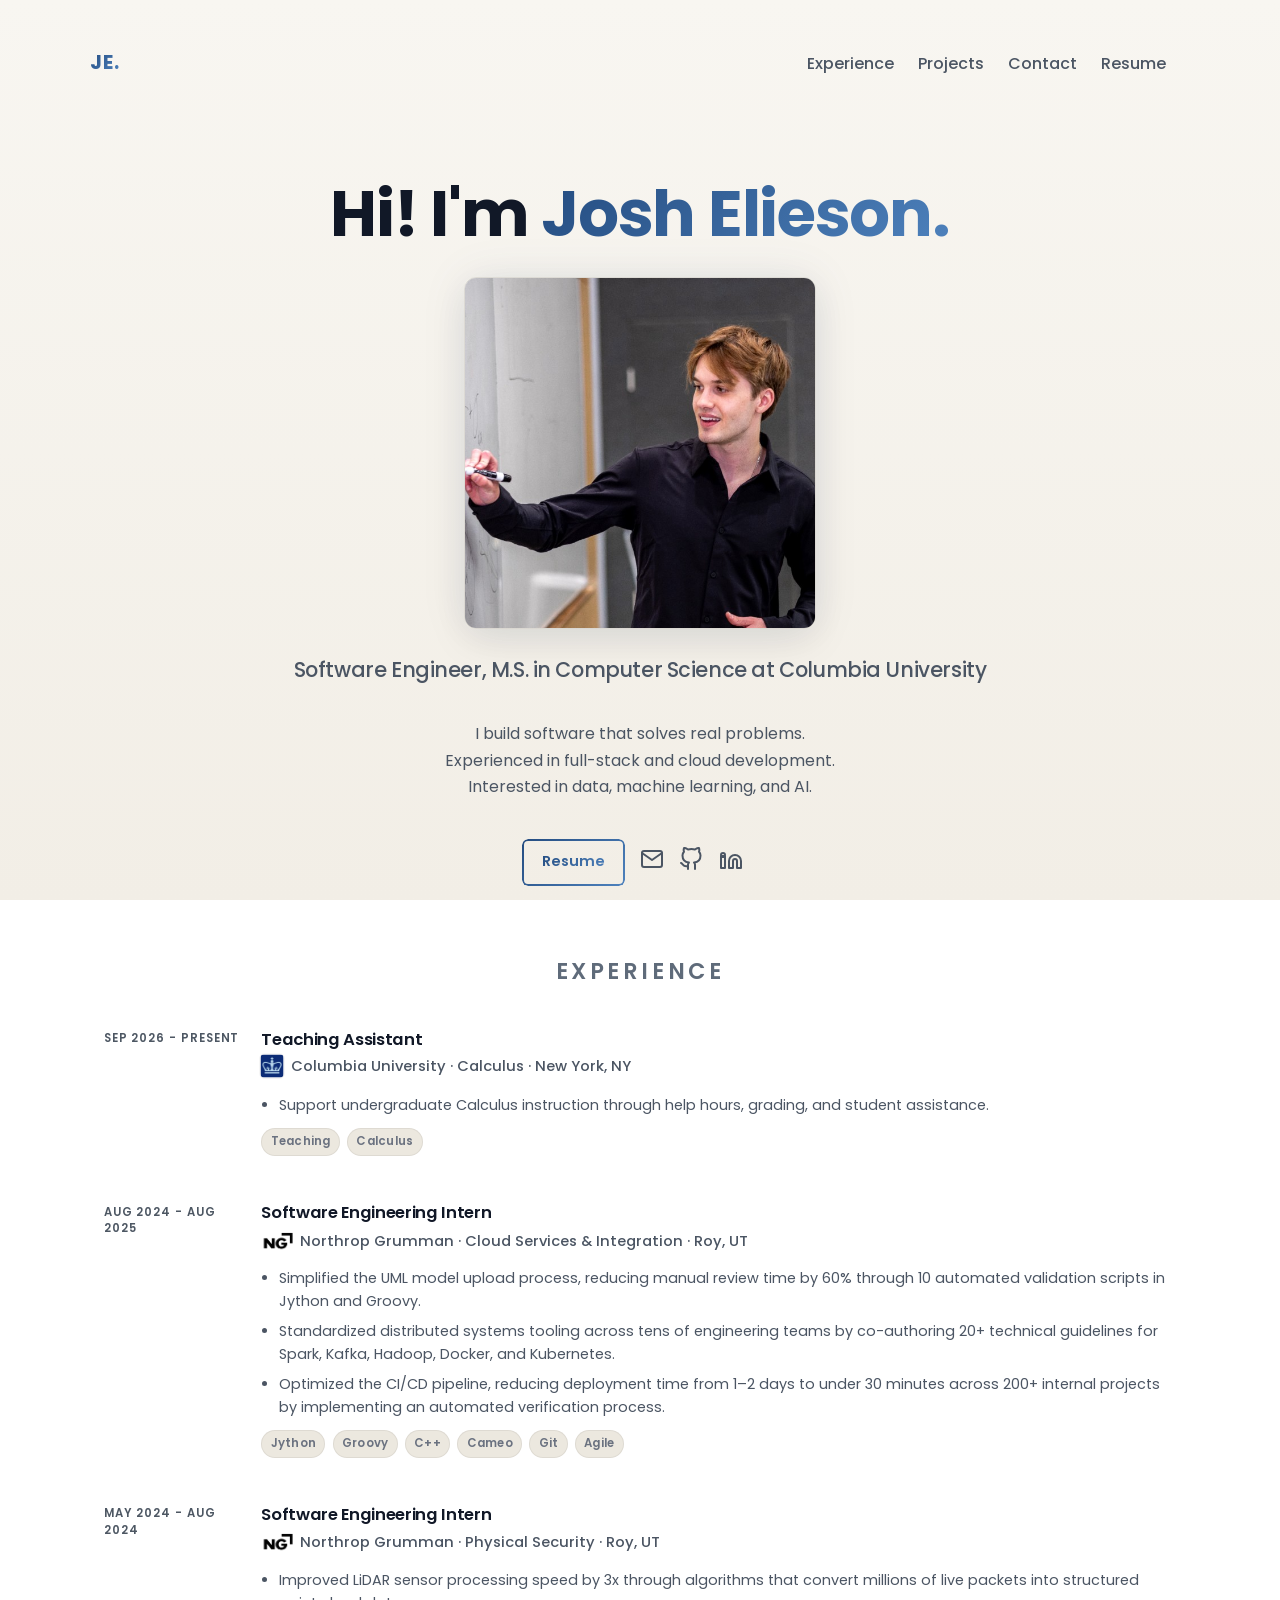
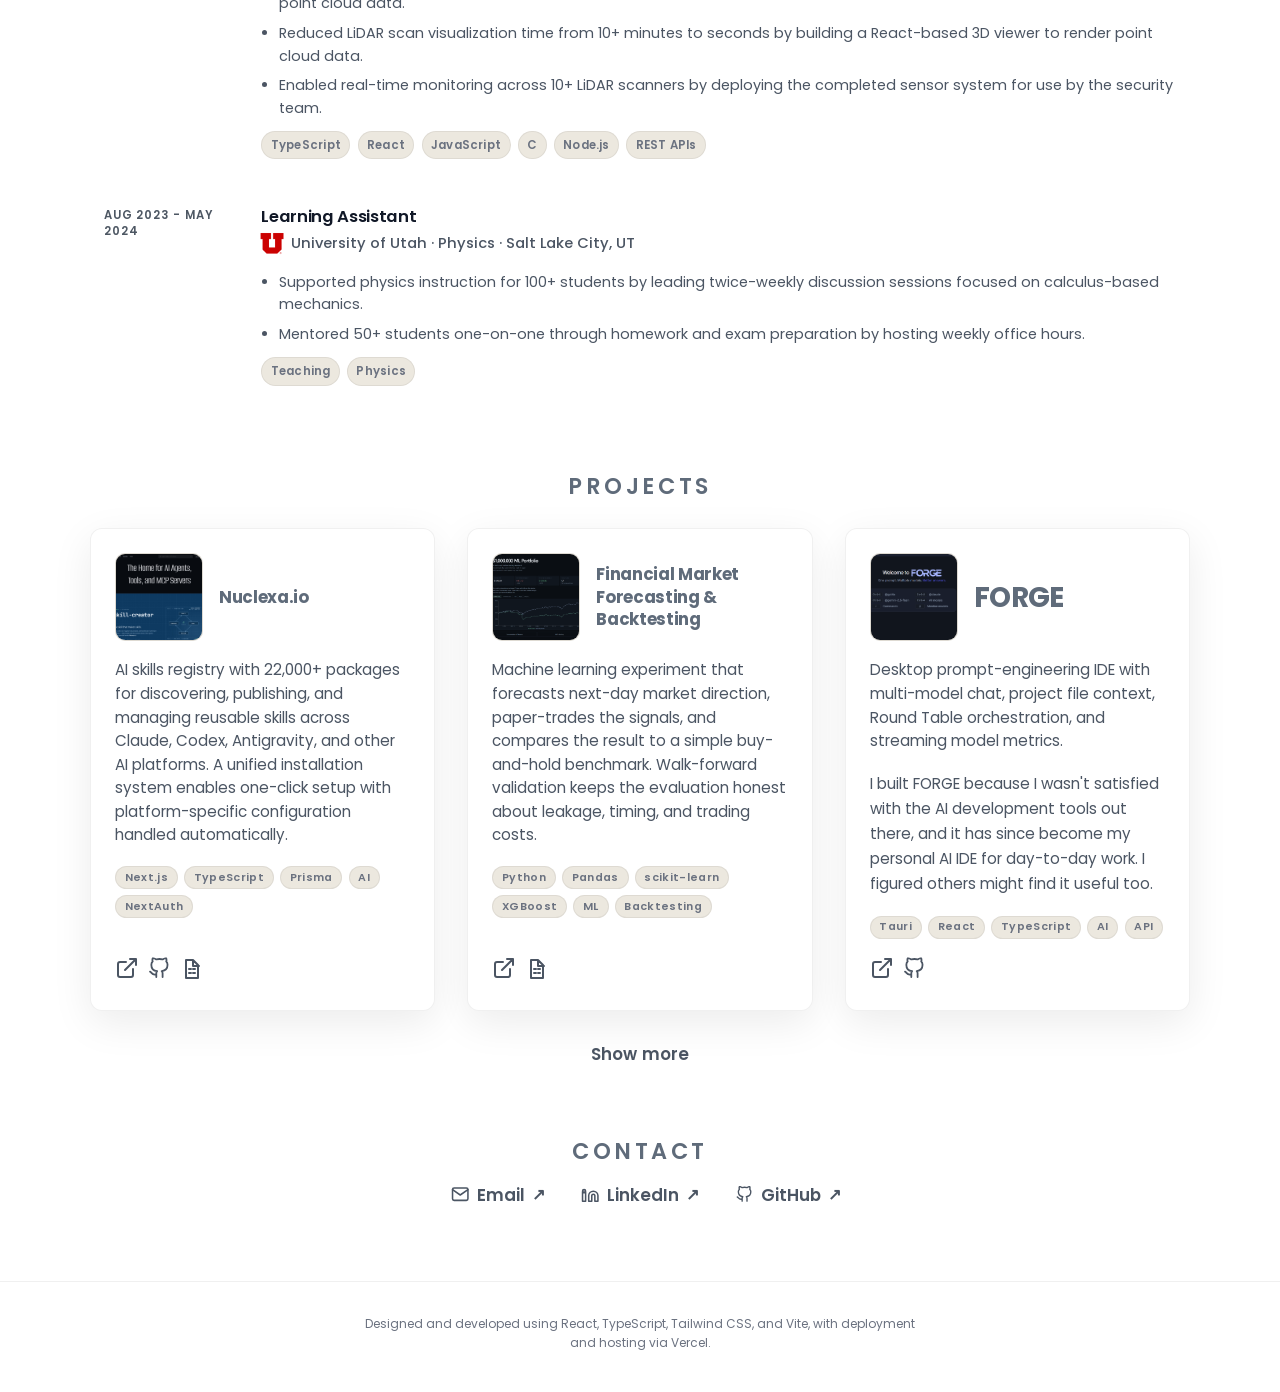
==== index.html @ aa2a72ec "Replace WebGuard with PyMC hackathon project; update resume Swap the Chrome extension card for Daimo" ====
<!doctype html>
<html lang="en">
  <head>
    <meta charset="UTF-8" />
    <meta name="viewport" content="width=device-width, initial-scale=1" />
    <meta
      name="description"
      content="Josh Elieson — Software Engineer portfolio. Experience, projects, and contact."
    />
    <link rel="icon" type="image/png" href="favicon.png" />
    <link rel="apple-touch-icon" href="favicon.png" />
    <link rel="preconnect" href="https://fonts.googleapis.com" />
    <link rel="preconnect" href="https://fonts.gstatic.com" crossorigin />
    <link
      href="https://fonts.googleapis.com/css2?family=Poppins:wght@400;500;700&display=swap"
      rel="stylesheet"
    />
    <link rel="stylesheet" href="styles.css" />
    <script src="script.js" defer></script>
    <title>Josh Elieson's Portfolio</title>
  </head>
  <body id="top" class="light">
    <header class="header center">
      <a href="#top" class="header-logo" aria-label="Home">
        <h3>JE.</h3>
      </a>

      <nav class="nav center" aria-label="Main">
        <ul class="nav__list center">
          <li class="nav__list-item">
            <a class="link link--nav" href="#experience">Experience</a>
          </li>
          <li class="nav__list-item">
            <a class="link link--nav" href="#projects">Projects</a>
          </li>
          <li class="nav__list-item">
            <a class="link link--nav" href="#contact">Contact</a>
          </li>
          <li class="nav__list-item">
            <a class="link link--nav" href="JoshElieson_Resume.pdf" target="_blank" rel="noopener noreferrer">Resume</a>
          </li>
        </ul>

        <button
          type="button"
          aria-label="toggle navigation"
          class="btn btn--icon nav__hamburger"
        >
          <svg viewBox="0 0 24 24" width="24" height="24" aria-hidden="true">
            <path
              d="M3 12h18M3 6h18M3 18h18"
              stroke="currentColor"
              stroke-width="2"
              stroke-linecap="round"
            />
          </svg>
        </button>
      </nav>
    </header>

    <main>
      <div class="about center">
        <h1>
          Hi! I'm
          <button type="button" class="about__name" aria-label="Josh Elieson">Josh Elieson.</button>
        </h1>
        <img
          class="about__portrait"
          src="Josh_Elieson_Portrait.png"
          alt="Josh presenting at a whiteboard"
          width="352"
          height="352"
          loading="eager"
          decoding="async"
        />

        <h4 class="about__role">
          Software Engineer, M.S. in Computer Science at Columbia University
        </h4>
        <p class="about__desc">
          I build software that solves real problems.<br />
          Experienced in full-stack and cloud development.<br />
          Interested in data, machine learning, and AI.
        </p>

        <div class="about__contact center">
          <a href="JoshElieson_Resume.pdf" target="_blank" rel="noopener noreferrer">
            <span class="btn btn--outline btn--resume">
              <span class="btn--resume__fill" aria-hidden="true"></span>
              <span class="btn--resume__label" data-text="Resume">Resume</span>
            </span>
          </a>

          <a href="mailto:josh@elieson.com" aria-label="Email" class="link link--icon">
            <svg viewBox="0 0 24 24" width="24" height="24" aria-hidden="true">
              <path
                d="M4 4h16a2 2 0 0 1 2 2v12a2 2 0 0 1-2 2H4a2 2 0 0 1-2-2V6a2 2 0 0 1 2-2z"
                fill="none"
                stroke="currentColor"
                stroke-width="2"
                stroke-linecap="round"
                stroke-linejoin="round"
              />
              <path
                d="m22 6-10 7L2 6"
                fill="none"
                stroke="currentColor"
                stroke-width="2"
                stroke-linecap="round"
                stroke-linejoin="round"
              />
            </svg>
          </a>

          <a
            href="https://github.com/JoshElieson"
            aria-label="GitHub"
            class="link link--icon"
            target="_blank"
            rel="noopener noreferrer"
          >
            <svg viewBox="0 0 24 24" width="24" height="24" aria-hidden="true">
              <path
                d="M9 19c-5 1.5-5-2.5-7-3m14 6v-3.87a3.37 3.37 0 0 0-.94-2.61c3.14-.35 6.44-1.54 6.44-7A5.44 5.44 0 0 0 20 4.77 5.07 5.07 0 0 0 19.91 1S18.73.65 16 2.48a13.38 13.38 0 0 0-7 0C6.27.65 5.09 1 5.09 1A5.07 5.07 0 0 0 5 4.77a5.44 5.44 0 0 0-1.5 3.78c0 5.42 3.3 6.61 6.44 7A3.37 3.37 0 0 0 9 18.13V22"
                fill="none"
                stroke="currentColor"
                stroke-width="2"
                stroke-linecap="round"
                stroke-linejoin="round"
              />
            </svg>
          </a>

          <a
            href="https://www.linkedin.com/in/josh-elieson/"
            aria-label="LinkedIn"
            class="link link--icon"
            target="_blank"
            rel="noopener noreferrer"
          >
            <svg viewBox="0 0 24 24" width="24" height="24" aria-hidden="true">
              <path
                d="M16 8a6 6 0 0 1 6 6v7h-4v-7a2 2 0 0 0-2-2 2 2 0 0 0-2 2v7h-4v-7a6 6 0 0 1 6-6z M2 9h4v12H2z M4 6a2 2 0 1 1-2 2 2 2 0 0 1 2-2z"
                fill="none"
                stroke="currentColor"
                stroke-width="2"
                stroke-linecap="round"
                stroke-linejoin="round"
              />
            </svg>
          </a>
        </div>
      </div>

      <section id="experience" class="section experience">
        <h2 class="section__title">Experience</h2>
        <ol class="experience-list" aria-label="Work experience">
          <li class="experience-item">
            <a class="experience-item__link" href="https://www.columbia.edu/" target="_blank" rel="noopener noreferrer">
              <p class="experience-item__range">Sep 2026 - Present</p>
              <div class="experience-item__content">
                <h3 class="experience-item__title">Teaching Assistant</h3>
                <div class="experience-item__meta">
                  <p class="experience-item__company">
                    <img class="experience-item__logo experience-item__logo--columbia" src="images/columbia_university_logo.jpg" alt="" width="22" height="22" loading="lazy" decoding="async" />
                    <span>Columbia University · Calculus · New York, NY</span>
                  </p>
                </div>
                <ul class="experience-item__bullets">
                  <li>Support undergraduate Calculus instruction through help hours, grading, and student assistance.</li>
                </ul>
                <ul class="experience-item__tags" aria-label="Focus areas">
                  <li>Teaching</li>
                  <li>Calculus</li>
                </ul>
              </div>
            </a>
          </li>

          <li class="experience-item">
            <a
              class="experience-item__link"
              href="https://www.northropgrumman.com/"
              target="_blank"
              rel="noopener noreferrer"
            >
              <p class="experience-item__range">Aug 2024 - Aug 2025</p>
              <div class="experience-item__content">
                <h3 class="experience-item__title">Software Engineering Intern</h3>
                <div class="experience-item__meta">
                  <p class="experience-item__company">
                    <img class="experience-item__logo experience-item__logo--transparent experience-item__logo--northrop" src="images/northrop_grumman_corporation_logo_transparent.png" alt="" width="22" height="22" loading="lazy" decoding="async" />
                    <span>Northrop Grumman · Cloud Services &amp; Integration · Roy, UT</span>
                  </p>
                </div>
                <ul class="experience-item__bullets">
                  <li>Simplified the UML model upload process, reducing manual review time by 60% through 10 automated validation scripts in Jython and Groovy.</li>
                  <li>Standardized distributed systems tooling across tens of engineering teams by co-authoring 20+ technical guidelines for Spark, Kafka, Hadoop, Docker, and Kubernetes.</li>
                  <li>Optimized the CI/CD pipeline, reducing deployment time from 1–2 days to under 30 minutes across 200+ internal projects by implementing an automated verification process.</li>
                </ul>
                <ul class="experience-item__tags" aria-label="Technologies used">
                  <li>Jython</li>
                  <li>Groovy</li>
                  <li>C++</li>
                  <li>Cameo</li>
                  <li>Git</li>
                  <li>Agile</li>
                </ul>
              </div>
            </a>
          </li>

          <li class="experience-item">
            <a
              class="experience-item__link"
              href="https://www.northropgrumman.com/"
              target="_blank"
              rel="noopener noreferrer"
            >
              <p class="experience-item__range">May 2024 - Aug 2024</p>
              <div class="experience-item__content">
                <h3 class="experience-item__title">Software Engineering Intern</h3>
                <div class="experience-item__meta">
                  <p class="experience-item__company">
                    <img class="experience-item__logo experience-item__logo--transparent experience-item__logo--northrop" src="images/northrop_grumman_corporation_logo_transparent.png" alt="" width="22" height="22" loading="lazy" decoding="async" />
                    <span>Northrop Grumman · Physical Security · Roy, UT</span>
                  </p>
                </div>
                <ul class="experience-item__bullets">
                  <li>Improved LiDAR sensor processing speed by 3x through algorithms that convert millions of live packets into structured point cloud data.</li>
                  <li>Reduced LiDAR scan visualization time from 10+ minutes to seconds by building a React-based 3D viewer to render point cloud data.</li>
                  <li>Enabled real-time monitoring across 10+ LiDAR scanners by deploying the completed sensor system for use by the security team.</li>
                </ul>
                <ul class="experience-item__tags" aria-label="Technologies used">
                  <li>TypeScript</li>
                  <li>React</li>
                  <li>JavaScript</li>
                  <li>C</li>
                  <li>Node.js</li>
                  <li>REST APIs</li>
                </ul>
              </div>
            </a>
          </li>

          <li class="experience-item">
            <a
              class="experience-item__link"
              href="https://www.utah.edu/"
              target="_blank"
              rel="noopener noreferrer"
            >
              <p class="experience-item__range">Aug 2023 - May 2024</p>
              <div class="experience-item__content">
                <h3 class="experience-item__title">Learning Assistant</h3>
                <div class="experience-item__meta">
                  <p class="experience-item__company">
                    <img class="experience-item__logo experience-item__logo--transparent experience-item__logo--utah" src="images/university_of_utah_logo_transparent.png" alt="" width="22" height="22" loading="lazy" decoding="async" />
                    <span>University of Utah · Physics · Salt Lake City, UT</span>
                  </p>
                </div>
                <ul class="experience-item__bullets">
                  <li>Supported physics instruction for 100+ students by leading twice-weekly discussion sessions focused on calculus-based mechanics.</li>
                  <li>Mentored 50+ students one-on-one through homework and exam preparation by hosting weekly office hours.</li>
                </ul>
                <ul class="experience-item__tags" aria-label="Focus areas">
                  <li>Teaching</li>
                  <li>Physics</li>
                </ul>
              </div>
            </a>
          </li>
        </ol>
      </section>

      <section id="projects" class="section projects">
        <h2 class="section__title">Projects</h2>
        <div class="projects__grid" id="projects-grid">
          <article class="project">
            <div class="project__header">
              <img
                class="project__image"
                src="images/projects/nuclexa-homepage.png"
                alt=""
                width="88"
                height="88"
                loading="lazy"
                decoding="async"
              />
              <h3>Nuclexa.io</h3>
            </div>
            <div class="project__body">
            <p class="project__description">
              AI skills registry with 22,000+ packages for discovering, publishing, and managing reusable skills across Claude, Codex, Antigravity, and other AI platforms. A unified installation system enables one-click setup with platform-specific configuration handled automatically.
            </p>
            <ul class="project__stack">
              <li class="project__stack-item">Next.js</li>
              <li class="project__stack-item">TypeScript</li>
              <li class="project__stack-item">Prisma</li>
              <li class="project__stack-item">AI</li>
              <li class="project__stack-item">NextAuth</li>
            </ul>
            <div class="project__links">
            <a
            href="https://nuclexa.io/"
            aria-label="Nuclexa.io live demo"
            class="link link--icon"
            target="_blank"
            rel="noopener noreferrer"
            >
            <svg viewBox="0 0 24 24" width="24" height="24" aria-hidden="true">
            <path
            d="M18 13v6a2 2 0 0 1-2 2H5a2 2 0 0 1-2-2V8a2 2 0 0 1 2-2h6 M15 3h6v6 M10 14L21 3"
            fill="none"
            stroke="currentColor"
            stroke-width="2"
            stroke-linecap="round"
            stroke-linejoin="round"
            />
            </svg>
            </a>
            <a
            href="https://github.com/JoshElieson/AgentHub"
            aria-label="Nuclexa.io source code"
            class="link link--icon"
            target="_blank"
            rel="noopener noreferrer"
            >
            <svg class="github-icon" viewBox="0 0 24 24" width="24" height="24" aria-hidden="true">
            <path
            d="M9 19c-5 1.5-5-2.5-7-3m14 6v-3.87a3.37 3.37 0 0 0-.94-2.61c3.14-.35 6.44-1.54 6.44-7A5.44 5.44 0 0 0 20 4.77 5.07 5.07 0 0 0 19.91 1S18.73.65 16 2.48a13.38 13.38 0 0 0-7 0C6.27.65 5.09 1 5.09 1A5.07 5.07 0 0 0 5 4.77a5.44 5.44 0 0 0-1.5 3.78c0 5.42 3.3 6.61 6.44 7A3.37 3.37 0 0 0 9 18.13V22"
            fill="none"
            stroke="currentColor"
            stroke-width="2"
            stroke-linecap="round"
            stroke-linejoin="round"
            />
            </svg>
            </a>
            <div class="project__notes">
              <button
                type="button"
                class="project__notes-trigger link link--icon"
                aria-label="Open Nuclexa.io technical notes"
                aria-expanded="false"
                aria-controls="notes-nuclexa"
              >
                <svg viewBox="0 0 24 24" width="24" height="24" aria-hidden="true">
                  <path
                    d="M7 3h7l5 5v13H7z M14 3v6h6 M10 12h2 M14 12h2 M10 16h2 M14 16h2"
                    fill="none"
                    stroke="currentColor"
                    stroke-width="2"
                    stroke-linecap="round"
                    stroke-linejoin="round"
                  />
                </svg>
              </button>
              <div id="notes-nuclexa" class="project__notes-popup" role="dialog" aria-modal="false" hidden>
                <p class="project__notes-title">Technical notes</p>
                <ul class="project__notes-list">
                  <li>Next.js 15 App Router and React 19 power a TypeScript marketplace for discovering, publishing, and reviewing installable AI capabilities.</li>
                  <li>Prisma models packages, versions, creators, organizations, reviews, and collections, with PostgreSQL persistence and Auth.js OAuth through GitHub and Google.</li>
                  <li>Zod-validated metadata, a typed query layer, and the agent.json standard unify Claude skills, MCP servers, Cursor rules, workflows, and prompt packs across platforms.</li>
                </ul>
              </div>
            </div>
          </div>
            </div>
          </article>

          <article class="project">
            <div class="project__header">
              <img class="project__image" src="images/projects/financeimage.png" alt="" width="88" height="88" loading="lazy" decoding="async" />
              <h3>Financial Market Forecasting &amp; Backtesting</h3>
            </div>
            <div class="project__body">
              <p class="project__description">
                Machine learning experiment that forecasts next-day market direction, paper-trades the signals, and compares the result to a simple buy-and-hold benchmark. Walk-forward validation keeps the evaluation honest about leakage, timing, and trading costs.
              </p>
              <ul class="project__stack">
                <li class="project__stack-item">Python</li>
                <li class="project__stack-item">Pandas</li>
                <li class="project__stack-item">scikit-learn</li>
                <li class="project__stack-item">XGBoost</li>
                <li class="project__stack-item">ML</li>
                <li class="project__stack-item">Backtesting</li>
              </ul>
              <div class="project__links">
                <a
                  href="https://mlportfolioexperiment.com"
                  aria-label="Financial Market Forecasting &amp; Backtesting live site"
                  class="link link--icon"
                  target="_blank"
                  rel="noopener noreferrer"
                >
                  <svg viewBox="0 0 24 24" width="24" height="24" aria-hidden="true">
                    <path
                      d="M18 13v6a2 2 0 0 1-2 2H5a2 2 0 0 1-2-2V8a2 2 0 0 1 2-2h6 M15 3h6v6 M10 14L21 3"
                      fill="none"
                      stroke="currentColor"
                      stroke-width="2"
                      stroke-linecap="round"
                      stroke-linejoin="round"
                    />
                  </svg>
                </a>
                <div class="project__notes">
                  <button
                    type="button"
                    class="project__notes-trigger link link--icon"
                    aria-label="Open Financial Market Forecasting technical notes"
                    aria-expanded="false"
                    aria-controls="notes-finance"
                  >
                    <svg viewBox="0 0 24 24" width="24" height="24" aria-hidden="true">
                      <path
                        d="M7 3h7l5 5v13H7z M14 3v6h6 M10 12h2 M14 12h2 M10 16h2 M14 16h2"
                        fill="none"
                        stroke="currentColor"
                        stroke-width="2"
                        stroke-linecap="round"
                        stroke-linejoin="round"
                      />
                    </svg>
                  </button>
                  <div id="notes-finance" class="project__notes-popup" role="dialog" aria-modal="false" hidden>
                    <p class="project__notes-title">Technical notes</p>
                    <ul class="project__notes-list">
                      <li>$1M paper portfolio ended at $987,730 (−1.23%) after costs across 127 trades and 500 trading days, versus +38.27% for SPY buy-and-hold.</li>
                      <li>XGBoost was selected via walk-forward validation on 29 price, volume, volatility, and market-context features; simulation directional accuracy was 52.2%.</li>
                      <li>Signals execute at the next open with 5 bps transaction cost and 2 bps slippage per side, with no shorting or leverage.</li>
                    </ul>
                  </div>
                </div>
              </div>
            </div>
          </article>

          <article class="project">
            <div class="project__header">
              <img class="project__image" src="images/projects/forge-homepage.png" alt="" width="88" height="88" loading="lazy" decoding="async" />
              <h3 class="project__title--forge">FORGE</h3>
            </div>
            <div class="project__body">
              <p class="project__description">Desktop prompt-engineering IDE with multi-model chat, project file context, Round Table orchestration, and streaming model metrics.</p>
              <p class="project__description">  I built FORGE because I wasn't satisfied with the AI development tools out there, and it has since become my personal AI IDE for day-to-day work. I figured others might find it useful too.</p>
              <ul class="project__stack">
                <li class="project__stack-item">Tauri</li><li class="project__stack-item">React</li><li class="project__stack-item">TypeScript</li><li class="project__stack-item">AI</li><li class="project__stack-item">API</li>
              </ul>
              <div class="project__links">
                <a href="https://pe-web-ebon.vercel.app/" aria-label="FORGE live demo" class="link link--icon" target="_blank" rel="noopener noreferrer"><svg viewBox="0 0 24 24" width="24" height="24" aria-hidden="true"><path d="M18 13v6a2 2 0 0 1-2 2H5a2 2 0 0 1-2-2V8a2 2 0 0 1 2-2h6 M15 3h6v6 M10 14L21 3" fill="none" stroke="currentColor" stroke-width="2" stroke-linecap="round" stroke-linejoin="round" /></svg></a>
                <a href="https://github.com/JoshElieson/PROMPT-ENG-v2.0" aria-label="FORGE source code" class="link link--icon" target="_blank" rel="noopener noreferrer"><svg class="github-icon" viewBox="0 0 24 24" width="24" height="24" aria-hidden="true"><path d="M9 19c-5 1.5-5-2.5-7-3m14 6v-3.87a3.37 3.37 0 0 0-.94-2.61c3.14-.35 6.44-1.54 6.44-7A5.44 5.44 0 0 0 20 4.77 5.07 5.07 0 0 0 19.91 1S18.73.65 16 2.48a13.38 13.38 0 0 0-7 0C6.27.65 5.09 1 5.09 1A5.07 5.07 0 0 0 5 4.77a5.44 5.44 0 0 0-1.5 3.78c0 5.42 3.3 6.61 6.44 7A3.37 3.37 0 0 0 9 18.13V22" fill="none" stroke="currentColor" stroke-width="2" stroke-linecap="round" stroke-linejoin="round" /></svg></a>
              </div>
            </div>
          </article>
        </div>

        <div class="projects__show-more-wrap">
          <button type="button" class="projects__show-more text-action" aria-expanded="false" aria-controls="projects-more-grid">
            Show more
          </button>
          <button type="button" class="projects__show-less text-action" aria-expanded="false" aria-controls="projects-more-grid" hidden>
            Show less
          </button>
        </div>

        <div class="projects__grid projects__grid--more" id="projects-more-grid" hidden>
          <article class="project">
            <div class="project__header">
              <img class="project__image" src="images/projects/daimon-slide-expert.png" alt="" width="88" height="88" loading="lazy" decoding="async" />
              <h3>DaimonAI Slide Expert</h3>
            </div>
            <div class="project__body">
              <p class="project__description">PyMC Hackathon NYC (Oct 2026) build for the track "Teach Daimon a job it can't do yet." slide-expert.md is a reusable AI skill that upgrades Daimon's presentation workflow, extracting structured requirements from a template and user input and applying them to slide creation.</p>
              <p class="project__description">Decks are reviewed and edited right in Discord and Slack, with easy changes to layout, fonts, images, and theme, then published as .pptx or .pdf.</p>
              <ul class="project__stack">
                <li class="project__stack-item">AI</li><li class="project__stack-item">Claude</li><li class="project__stack-item">Agent Skills</li><li class="project__stack-item">Hackathon</li>
              </ul>
              <div class="project__links">
                <div class="project__icon-hint">
                  <a href="documents/pymc-hackathon-slides.pdf" aria-label="DaimonAI Slide Expert hackathon presentation" class="link link--icon" target="_blank" rel="noopener noreferrer"><svg viewBox="0 0 24 24" width="24" height="24" aria-hidden="true"><path d="M3 4h18 M4 4v11h16V4 M12 15v4 M8 21l4-2 4 2 M8 11l3-3 2 2 3-3" fill="none" stroke="currentColor" stroke-width="2" stroke-linecap="round" stroke-linejoin="round" /></svg></a>
                  <span class="project__icon-hint-popup" role="tooltip">View Slides</span>
                </div>
              </div>
            </div>
          </article>

          <article class="project">
            <div class="project__header">
              <img
                class="project__image"
                src="images/projects/magnetic-resonance-waveform.png"
                alt=""
                width="88"
                height="88"
                loading="lazy"
                decoding="async"
              />
              <h3>Magnetic Resonance Detection System</h3>
            </div>
            <div class="project__body">
            <p class="project__description">
              Low-cost magnetic sensing system built around LC resonant oscillator circuits that translate field changes into measurable frequency and waveform shifts. Prototypes were tuned and compared in Python and MATLAB to improve sensitivity across designs.
            </p>
            <ul class="project__stack">
              <li class="project__stack-item">Circuit Design</li>
              <li class="project__stack-item">Signal Processing</li>
              <li class="project__stack-item">Data Analysis</li>
              <li class="project__stack-item">Python</li>
              <li class="project__stack-item">MATLAB</li>
            </ul>
            <div class="project__links">
            <a
            href="magnetic-resonance.html"
            aria-label="Magnetic Resonance Detection System case study"
            class="link link--icon"
            >
            <svg viewBox="0 0 24 24" width="24" height="24" aria-hidden="true">
            <path
            d="M18 13v6a2 2 0 0 1-2 2H5a2 2 0 0 1-2-2V8a2 2 0 0 1 2-2h6 M15 3h6v6 M10 14L21 3"
            fill="none"
            stroke="currentColor"
            stroke-width="2"
            stroke-linecap="round"
            stroke-linejoin="round"
            />
            </svg>
            </a>
            <div class="project__icon-hint">
            <a
            href="documents/magnetic-resonance-poster.pdf"
            aria-label="Magnetic Resonance Detection System poster"
            class="link link--icon"
            target="_blank"
            rel="noopener noreferrer"
            >
            <svg viewBox="0 0 24 24" width="24" height="24" aria-hidden="true">
            <path
            d="M4 6a2 2 0 0 1 2-2h12a2 2 0 0 1 2 2v12a2 2 0 0 1-2 2H6a2 2 0 0 1-2-2V6z M17 8.5a1.5 1.5 0 1 1-3 0 1.5 1.5 0 0 1 3 0 M5 17l3-3 3 3 3.5-4.5 3.5 3.5 1 1.5"
            fill="none"
            stroke="currentColor"
            stroke-width="2"
            stroke-linecap="round"
            stroke-linejoin="round"
            />
            </svg>
            </a>
            <span class="project__icon-hint-popup" role="tooltip">View Poster</span>
            </div>
          </div>
            </div>
          </article>

          <article class="project">
            <div class="project__header">
              <img
                class="project__image"
                src="images/projects/wikispeedrunning-homepage.png"
                alt=""
                width="88"
                height="88"
                loading="lazy"
                decoding="async"
              />
              <h3>WikiSpeedrunning.com</h3>
            </div>
            <div class="project__body">
            <p class="project__description">
              Competitive Wikipedia speedrunning platform where users race from a starting article to a
              target page in the fewest clicks and fastest time. Features ranked Elo, leaderboards, route
              tracking, match history, and more.
            </p>
            <ul class="project__stack">
              <li class="project__stack-item">Next.js</li>
              <li class="project__stack-item">Prisma</li>
              <li class="project__stack-item">PostgreSQL</li>
              <li class="project__stack-item">Redis</li>
              <li class="project__stack-item">Supabase</li>
            </ul>
            <div class="project__links">
            <a
            href="https://wikispeedrunning.com/"
            aria-label="WikiSpeedrunning.com live demo"
            class="link link--icon"
            target="_blank"
            rel="noopener noreferrer"
            >
            <svg viewBox="0 0 24 24" width="24" height="24" aria-hidden="true">
            <path
            d="M18 13v6a2 2 0 0 1-2 2H5a2 2 0 0 1-2-2V8a2 2 0 0 1 2-2h6 M15 3h6v6 M10 14L21 3"
            fill="none"
            stroke="currentColor"
            stroke-width="2"
            stroke-linecap="round"
            stroke-linejoin="round"
            />
            </svg>
            </a>
            <a
            href="https://github.com/JoshElieson/wikirush"
            aria-label="WikiSpeedrunning.com source code"
            class="link link--icon"
            target="_blank"
            rel="noopener noreferrer"
            >
            <svg class="github-icon" viewBox="0 0 24 24" width="24" height="24" aria-hidden="true">
            <path
            d="M9 19c-5 1.5-5-2.5-7-3m14 6v-3.87a3.37 3.37 0 0 0-.94-2.61c3.14-.35 6.44-1.54 6.44-7A5.44 5.44 0 0 0 20 4.77 5.07 5.07 0 0 0 19.91 1S18.73.65 16 2.48a13.38 13.38 0 0 0-7 0C6.27.65 5.09 1 5.09 1A5.07 5.07 0 0 0 5 4.77a5.44 5.44 0 0 0-1.5 3.78c0 5.42 3.3 6.61 6.44 7A3.37 3.37 0 0 0 9 18.13V22"
            fill="none"
            stroke="currentColor"
            stroke-width="2"
            stroke-linecap="round"
            stroke-linejoin="round"
            />
            </svg>
            </a>
            <div class="project__notes">
              <button
                type="button"
                class="project__notes-trigger link link--icon"
                aria-label="Open WikiSpeedrunning.com technical notes"
                aria-expanded="false"
                aria-controls="notes-wikispeedrunning"
              >
                <svg viewBox="0 0 24 24" width="24" height="24" aria-hidden="true">
                  <path
                    d="M7 3h7l5 5v13H7z M14 3v6h6 M10 12h2 M14 12h2 M10 16h2 M14 16h2"
                    fill="none"
                    stroke="currentColor"
                    stroke-width="2"
                    stroke-linecap="round"
                    stroke-linejoin="round"
                  />
                </svg>
              </button>
              <div id="notes-wikispeedrunning" class="project__notes-popup" role="dialog" aria-modal="false" hidden>
                <p class="project__notes-title">Technical notes</p>
                <ul class="project__notes-list">
                  <li>Next.js App Router wraps a React 19 + TypeScript Wikipedia speedrun client and API.</li>
                  <li>Prisma on PostgreSQL persists graph traversals; Redis caches MediaWiki article and link payloads.</li>
                  <li>Zod-validated moves, Zustand race state, and TanStack Query keep solo runs server-authoritative.</li>
                </ul>
              </div>
            </div>
          </div>
            </div>
          </article>
        </div>
      </section>

      <section class="section contact" id="contact">
        <div class="contact__layout">
          <h2 class="section__title contact__title">Contact</h2>
          <a class="contact__side contact__side--email contact__link link link--icon" href="mailto:josh@elieson.com">
            <svg viewBox="0 0 24 24" width="24" height="24" aria-hidden="true">
              <path
                d="M4 4h16a2 2 0 0 1 2 2v12a2 2 0 0 1-2 2H4a2 2 0 0 1-2-2V6a2 2 0 0 1 2-2z"
                fill="none"
                stroke="currentColor"
                stroke-width="2"
                stroke-linecap="round"
                stroke-linejoin="round"
              />
              <path
                d="m22 6-10 7L2 6"
                fill="none"
                stroke="currentColor"
                stroke-width="2"
                stroke-linecap="round"
                stroke-linejoin="round"
              />
            </svg>
            <span class="contact__link-label">Email</span>
            <span class="link-arrow" aria-hidden="true"></span>
          </a>
          <a
            class="contact__linkedin contact__link link link--icon"
            href="https://www.linkedin.com/in/josh-elieson/"
            target="_blank"
            rel="noopener noreferrer"
          >
            <svg viewBox="0 0 24 24" width="24" height="24" aria-hidden="true">
              <path
                d="M16 8a6 6 0 0 1 6 6v7h-4v-7a2 2 0 0 0-2-2 2 2 0 0 0-2 2v7h-4v-7a6 6 0 0 1 6-6z M2 9h4v12H2z M4 6a2 2 0 1 1-2 2 2 2 0 0 1 2-2z"
                fill="none"
                stroke="currentColor"
                stroke-width="2"
                stroke-linecap="round"
                stroke-linejoin="round"
              />
            </svg>
            <span class="contact__link-label">LinkedIn</span>
            <span class="link-arrow" aria-hidden="true"></span>
          </a>
          <a
            class="contact__side contact__side--github contact__link link link--icon"
            href="https://github.com/JoshElieson"
            target="_blank"
            rel="noopener noreferrer"
          >
            <svg class="github-icon" viewBox="0 0 24 24" width="24" height="24" aria-hidden="true">
              <path
                d="M9 19c-5 1.5-5-2.5-7-3m14 6v-3.87a3.37 3.37 0 0 0-.94-2.61c3.14-.35 6.44-1.54 6.44-7A5.44 5.44 0 0 0 20 4.77 5.07 5.07 0 0 0 19.91 1S18.73.65 16 2.48a13.38 13.38 0 0 0-7 0C6.27.65 5.09 1 5.09 1A5.07 5.07 0 0 0 5 4.77a5.44 5.44 0 0 0-1.5 3.78c0 5.42 3.3 6.61 6.44 7A3.37 3.37 0 0 0 9 18.13V22"
                fill="none"
                stroke="currentColor"
                stroke-width="2"
                stroke-linecap="round"
                stroke-linejoin="round"
              />
            </svg>
            <span class="contact__link-label">GitHub</span>
            <span class="link-arrow" aria-hidden="true"></span>
          </a>
        </div>
      </section>
    </main>

    <footer class="footer">
      <p class="footer__credit">
        Designed and developed using React, TypeScript, Tailwind CSS, and Vite, with deployment
        and hosting via Vercel.
      </p>
    </footer>
  </body>
</html>
---- styles.css ----
/*===============
  design tokens — light
===============*/

:root {
  color-scheme: light;
  --bg-fallback: #f6f4ef;
  --bg-page-gradient: linear-gradient(to bottom, #f8f6f1, #f2eee6);
  --bg-secondary: #ece8df;
  --bg-card: #ffffff;
  --bg-hover: #e7e2d7;
  --bg-navbar: rgba(255, 255, 255, 0.72);

  --text-primary: #111827;
  --text-secondary: #4b5563;
  --text-muted: #6b7280;
  --text-subtle: #9ca3af;

  --accent: #315f9b;
  --accent-bright: #426fa8;
  --btn-primary-hover: #284e80;
  --accent-glow: rgba(49, 95, 155, 0.08);

  --border: rgba(0, 0, 0, 0.06);
  --border-strong: rgba(0, 0, 0, 0.1);

  --link: #315f9b;
  --link-hover: #24466f;

  --btn-primary-text: #f9fafb;

  --shadow-soft: 0 8px 24px rgba(0, 0, 0, 0.06);
  --shadow-card: 0 12px 40px rgba(0, 0, 0, 0.08);
  --shadow-glow: 0 0 40px rgba(49, 95, 155, 0.08);

  --gradient-accent: linear-gradient(135deg, #244c80 0%, #4e82bd 100%);

  --tag-text: rgba(36, 70, 111, 0.92);
  --tag-bg: rgba(49, 95, 155, 0.1);
  --tag-border: rgba(49, 95, 155, 0.28);

  --heading-beige: #5f6b7a;
  --heading-beige-dark: #4d5763;
}

/*===============
  global styles
===============*/

* {
  padding: 0;
  margin: 0;
  border: 0;
  outline: 0;
  background-color: transparent;
  color: inherit;
  font-family: inherit;
  font-size: inherit;
  box-shadow: none;
  box-sizing: border-box;
}

html {
  scroll-behavior: smooth;
}

body {
  --section-gap: 4.5em;
  font-family: "Poppins", sans-serif;
  line-height: 1.65;
  color: var(--text-secondary);
  background-color: transparent;
  min-height: 100vh;
  position: relative;
}

/* Permanent light background. */
body::before {
  content: "";
  position: fixed;
  inset: 0;
  z-index: -1;
  pointer-events: none;
  background: linear-gradient(to bottom, #f8f6f1, #f2eee6);
}

::-moz-selection {
  background: var(--accent);
  color: var(--text-primary);
}

::-webkit-selection,
::selection {
  background: var(--accent);
  color: var(--text-primary);
}

h1,
h2,
h3,
h4 {
  line-height: 1.2;
  color: var(--text-primary);
  font-weight: 700;
  letter-spacing: -0.02em;
}

h1 {
  font-size: 4rem;
}

h2 {
  font-size: 2rem;
}

h3 {
  font-size: 1.5rem;
}

h4 {
  font-size: 1.3rem;
  color: var(--text-secondary);
  font-weight: 500;
}

ul {
  list-style-type: none;
}

a {
  text-decoration: none;
}

button {
  cursor: pointer;
}

@media (max-width: 900px) {
  h1 {
    font-size: 2.6rem;
  }
}

/*===================
  buttons and links
===================*/

.link {
  color: var(--text-secondary);
  padding: 0 0 0.3em 0;
  position: relative;
  transition: color 0.2s ease;
}

.link:hover,
.link:focus-visible {
  color: var(--link-hover);
}

.link:not(.link--icon):not(.link--nav):hover,
.link:not(.link--icon):not(.link--nav):focus-visible {
  background-image: var(--gradient-accent);
  -webkit-background-clip: text;
  background-clip: text;
  -webkit-text-fill-color: transparent;
  color: transparent;
}

.link::before {
  content: "";
  display: inline;
  width: 0%;
  height: 0.12em;
  position: absolute;
  bottom: 0;
  background: var(--gradient-accent);
  transition: width 0.2s ease-in;
  border-radius: 1px;
}

.link:hover::before,
.link:focus-visible::before {
  width: 100%;
}

.link--nav {
  color: var(--text-secondary);
  font-weight: 500;
}

.link--nav:hover,
.link--nav:focus-visible {
  background-image: var(--gradient-accent);
  -webkit-background-clip: text;
  background-clip: text;
  -webkit-text-fill-color: transparent;
  color: transparent;
}

.link--icon {
  color: var(--text-secondary);
  font-size: 1.2rem;
  transition: color 0.2s ease;
}

.link--icon:hover,
.link--icon:focus-visible {
  color: var(--link-hover);
}

body.light .link--icon:hover,
body.light .link--icon:focus-visible {
  color: var(--accent-bright);
}

body.light .link--icon:hover svg,
body.light .link--icon:focus-visible svg {
  filter: drop-shadow(0 0 8px rgba(66, 111, 168, 0.45));
}

.btn {
  display: block;
  padding: 0.8em 1.4em;
  font-weight: 500;
  font-size: 0.9rem;
  border-radius: 6px;
  transition:
    background-color 0.25s ease,
    border-color 0.25s ease,
    color 0.25s ease,
    box-shadow 0.35s cubic-bezier(0.22, 1, 0.36, 1),
    transform 0.35s cubic-bezier(0.22, 1, 0.36, 1);
}

.btn--outline {
  display: inline-flex;
  align-items: center;
  justify-content: center;
  position: relative;
  isolation: isolate;
  overflow: visible;
  transform-origin: center center;
  background-color: transparent;
  background-image: var(--gradient-accent);
  -webkit-background-clip: text;
  background-clip: text;
  -webkit-text-fill-color: transparent;
  color: transparent;
  border: none;
  box-shadow: none;
  font-weight: 600;
}

/* Gradient border ring (matches .about__name gradient) */
.btn--outline::after {
  content: "";
  position: absolute;
  inset: 0;
  border-radius: inherit;
  padding: 2px;
  background: var(--gradient-accent);
  -webkit-mask:
    linear-gradient(#fff 0 0) content-box,
    linear-gradient(#fff 0 0);
  -webkit-mask-composite: xor;
  mask:
    linear-gradient(#fff 0 0) content-box,
    linear-gradient(#fff 0 0);
  mask-composite: exclude;
  pointer-events: none;
  z-index: -1;
  transition: opacity 0.35s cubic-bezier(0.22, 1, 0.36, 1);
}

.btn--outline::before {
  content: "";
  position: absolute;
  inset: 0;
  border-radius: inherit;
  clip-path: inset(0 round 6px);
  background: linear-gradient(
    115deg,
    transparent 28%,
    rgba(255, 255, 255, 0.12) 46%,
    rgba(255, 255, 255, 0.22) 50%,
    rgba(255, 255, 255, 0.12) 54%,
    transparent 72%
  );
  transform: translateX(-140%) skewX(-14deg);
  transition: transform 0.7s cubic-bezier(0.22, 1, 0.36, 1);
  pointer-events: none;
  z-index: 0;
}

a:has(> .btn--outline) {
  display: inline-block;
  position: relative;
  isolation: isolate;
  border-radius: 6px;
  transition: filter 0.35s cubic-bezier(0.22, 1, 0.36, 1);
}

a:has(> .btn--outline:not(.btn--resume)):hover,
a:has(> .btn--outline:not(.btn--resume)):focus-visible {
  filter: drop-shadow(0 0 10px rgba(49, 95, 155, 0.55))
    drop-shadow(0 0 20px rgba(59, 130, 246, 0.4))
    drop-shadow(0 0 32px rgba(59, 130, 246, 0.22));
}

.btn--outline:hover,
.btn--outline:focus-visible,
a:hover > .btn--outline,
a:focus-visible > .btn--outline {
  transform: translateY(-3px) scale(1.025);
}

.btn--outline:not(.btn--resume):hover,
.btn--outline:not(.btn--resume):focus-visible,
a:hover > .btn--outline:not(.btn--resume),
a:focus-visible > .btn--outline:not(.btn--resume) {
  box-shadow:
    0 0 14px rgba(49, 95, 155, 0.45),
    0 0 26px rgba(59, 130, 246, 0.35);
}

.btn--outline:hover::after,
.btn--outline:focus-visible::after,
a:hover > .btn--outline::after,
a:focus-visible > .btn--outline::after {
  opacity: 1;
  padding: 2.5px;
}

.btn--outline:not(.btn--resume):hover::before,
.btn--outline:not(.btn--resume):focus-visible::before,
a:hover > .btn--outline:not(.btn--resume)::before,
a:focus-visible > .btn--outline:not(.btn--resume)::before {
  transform: translateX(140%) skewX(-14deg);
}

.btn--outline:active,
a:active > .btn--outline {
  transform: translateY(-1px) scale(1.01);
  transition-duration: 0.12s;
}

/* Resume — gradient fill wipes in; label crossfades to light text */
.btn--resume {
  overflow: hidden;
  background-image: none;
  -webkit-background-clip: border-box;
  background-clip: border-box;
  -webkit-text-fill-color: inherit;
  color: inherit;
}

.btn--resume::after {
  z-index: 2;
}

.btn--resume::before {
  display: none;
}

.btn--resume__fill {
  position: absolute;
  left: 0;
  top: 0;
  bottom: 0;
  width: 0;
  border-radius: inherit;
  background: var(--gradient-accent);
  transition: width 0.55s cubic-bezier(0.33, 1, 0.68, 1);
  pointer-events: none;
  z-index: 0;
}

.btn--resume:hover .btn--resume__fill,
.btn--resume:focus-visible .btn--resume__fill,
a:hover > .btn--resume .btn--resume__fill,
a:focus-visible > .btn--resume .btn--resume__fill {
  width: 100%;
}

.btn--resume__label {
  position: relative;
  z-index: 1;
  display: inline-block;
  background-image: var(--gradient-accent);
  -webkit-background-clip: text;
  background-clip: text;
  -webkit-text-fill-color: transparent;
  color: transparent;
  font-weight: inherit;
  transition:
    background-image 0.2s step-end,
    -webkit-text-fill-color 0.25s ease,
    color 0.25s ease;
}

.btn--resume__label::after {
  content: attr(data-text);
  position: absolute;
  inset: 0;
  display: flex;
  align-items: center;
  justify-content: center;
  color: var(--btn-primary-text);
  -webkit-text-fill-color: var(--btn-primary-text);
  opacity: 0;
  transition: opacity 0.3s cubic-bezier(0.33, 1, 0.68, 1) 0.18s;
  pointer-events: none;
}

.btn--resume:hover .btn--resume__label,
.btn--resume:focus-visible .btn--resume__label,
a:hover > .btn--resume .btn--resume__label,
a:focus-visible > .btn--resume .btn--resume__label {
  background-image: none;
  -webkit-text-fill-color: transparent;
  color: transparent;
}

.btn--resume:hover .btn--resume__label::after,
.btn--resume:focus-visible .btn--resume__label::after,
a:hover > .btn--resume .btn--resume__label::after,
a:focus-visible > .btn--resume .btn--resume__label::after {
  opacity: 1;
}

.btn--plain {
  text-transform: initial;
  background-color: var(--bg-card);
  color: var(--text-secondary);
  border: 1px solid var(--border-strong);
  box-shadow: var(--shadow-soft);
}

.btn--plain:hover,
.btn--plain:focus-visible {
  background-color: var(--bg-hover);
  border-color: var(--border-strong);
  color: var(--text-primary);
  transform: translateY(-3px);
  box-shadow: var(--shadow-card);
}

.btn--icon {
  padding: 0;
  display: flex;
  align-items: center;
  justify-content: center;
  min-width: 40px;
  min-height: 40px;
  border-radius: 8px;
  color: var(--text-secondary);
}

.btn--icon:hover,
.btn--icon:focus-visible {
  color: var(--accent-bright);
  background-color: var(--bg-hover);
}

.btn--icon:active {
  transform: translateY(-2px);
}

/*========
  layout
========*/

.center {
  display: flex;
  align-items: center;
}

.header {
  height: 8em;
  max-width: 1100px;
  width: 95%;
  margin: 0 auto;
  justify-content: space-between;
}

.header-logo {
  display: inline-block;
  cursor: pointer;
  user-select: none;
}

.header-logo h3 {
  display: inline-block;
  transition: transform 0.2s ease;
}

.header-logo:hover h3,
.header-logo:focus-visible h3,
.about__name:hover,
.about__name:focus-visible {
  color: transparent;
}

.header-logo:hover h3 {
  transform: scale(1.04);
}

.header-logo.is-pop h3 {
  animation: logo-pop 0.52s cubic-bezier(0.34, 1.45, 0.64, 1);
}

@keyframes logo-pop {
  0%,
  100% {
    transform: scale(1) rotate(0deg);
  }
  35% {
    transform: scale(1.14) rotate(-4deg);
  }
  65% {
    transform: scale(0.97) rotate(3deg);
  }
}

.header h3 {
  font-size: 1.25rem;
  font-weight: 700;
  letter-spacing: 0.04em;
  background: var(--gradient-accent);
  -webkit-background-clip: text;
  background-clip: text;
  color: transparent;
}

.confetti-piece {
  position: fixed;
  z-index: 10001;
  pointer-events: none;
  border-radius: 2px;
  will-change: transform, opacity;
}

.confetti-piece--circle {
  border-radius: 50%;
}

@media (prefers-reduced-motion: reduce) {
  .header-logo.is-pop h3 {
    animation: none !important;
  }

  .header-logo:hover h3 {
    transform: none;
  }

  .btn--outline::before {
    display: none;
  }

  .btn--resume::before {
    transition: none;
  }

  .btn--resume:hover .btn--resume__fill,
  .btn--resume:focus-visible .btn--resume__fill,
  a:hover > .btn--resume .btn--resume__fill,
  a:focus-visible > .btn--resume .btn--resume__fill {
    width: 100%;
  }

  .btn--resume:hover .btn--resume__label::after,
  .btn--resume:focus-visible .btn--resume__label::after,
  a:hover > .btn--resume .btn--resume__label::after,
  a:focus-visible > .btn--resume .btn--resume__label::after {
    opacity: 1;
    transition-delay: 0s;
  }

  a:has(> .btn--outline):hover,
  a:has(> .btn--outline):focus-visible {
    filter: none;
  }

  .btn--outline:hover,
  .btn--outline:focus-visible,
  .btn--outline:active,
  a:hover > .btn--outline,
  a:focus-visible > .btn--outline,
  a:active > .btn--outline {
    transform: none;
    box-shadow: none;
  }

  .text-action:hover,
  .text-action:focus-visible {
    transform: none;
  }

  .contact__link:hover .link-arrow,
  .contact__link:focus-visible .link-arrow,
  .projects__see-more:hover .link-arrow,
  .projects__see-more:focus-visible .link-arrow {
    animation: none;
  }
}

main {
  max-width: 1100px;
  width: 95%;
  margin: 0 auto;
}

.section {
  margin-top: var(--section-gap);
}

#projects,
#experience {
  scroll-margin-top: 3rem;
}

.section__title {
  text-align: center;
  margin-bottom: 1.25em;
  text-transform: uppercase;
  font-size: 1.4rem;
  font-weight: 600;
  letter-spacing: 0.16em;
}

body.light main .section__title {
  color: var(--heading-beige);
}

.nav__list {
  margin-right: 1.5em;
  display: flex;
}

.nav__list-item {
  margin-left: 1.5em;
}

.nav__hamburger {
  display: none;
  width: 1em;
}

.about {
  flex-direction: column;
  margin-top: 3em;
}

.about__name {
  display: inline;
  padding: 0;
  border: none;
  font: inherit;
  letter-spacing: inherit;
  cursor: pointer;
  user-select: none;
  background: var(--gradient-accent);
  -webkit-background-clip: text;
  background-clip: text;
  color: transparent;
}

.about__portrait {
  width: 22rem;
  max-width: 90vw;
  margin: 1.5rem auto 0;
  border-radius: 12px;
  display: block;
  object-fit: cover;
  aspect-ratio: 1;
  border: 1px solid var(--border-strong);
  box-shadow:
    var(--shadow-card),
    0 0 48px var(--accent-glow);
}

.about__role {
  margin-top: 1.4em;
}

.about__desc {
  font-size: 1rem;
  max-width: 600px;
  margin-inline: auto;
  text-align: center;
  text-wrap: balance;
  color: var(--text-secondary);
}

.about__desc,
.about__contact {
  margin-top: 2.4em;
}

.about .link--icon {
  margin-right: 0.8em;
}

.about .btn--outline {
  margin-right: 1em;
}

.projects__grid {
  max-width: 1100px;
  margin: 0 auto;
  display: grid;
  grid-template-columns: repeat(auto-fit, minmax(20em, 1fr));
  gap: 2em;
}

.text-action {
  display: inline;
  padding: 0;
  margin: 0;
  background: none;
  border: none;
  border-radius: 0;
  box-shadow: none;
  font: inherit;
  font-size: 1.05rem;
  font-weight: 600;
  letter-spacing: 0.01em;
  line-height: 1.4;
  color: var(--text-secondary);
  cursor: pointer;
  text-decoration: none;
  transition: color 0.2s ease;
}

.text-action:hover,
.text-action:focus-visible {
  background-image: var(--gradient-accent);
  -webkit-background-clip: text;
  background-clip: text;
  -webkit-text-fill-color: transparent;
  color: transparent;
}

.text-action:focus-visible {
  outline: none;
  text-decoration: underline;
  text-decoration-color: var(--accent);
  text-underline-offset: 0.2em;
}

.projects__see-more {
  display: inline-flex;
  align-items: center;
  gap: 0.35rem;
}

.link-arrow {
  display: inline-block;
  font-size: 0.96em;
  line-height: 1;
  color: var(--text-secondary);
  transition: color 0.2s ease;
}

.link-arrow::before {
  content: "↗";
}

.contact__link:hover .link-arrow,
.contact__link:focus-visible .link-arrow,
.projects__see-more:hover .link-arrow,
.projects__see-more:focus-visible .link-arrow {
  background-image: var(--gradient-accent);
  -webkit-background-clip: text;
  background-clip: text;
  -webkit-text-fill-color: transparent;
  color: transparent;
  animation: link-arrow-diagonal 0.7s ease-in-out infinite alternate;
}

@keyframes link-arrow-diagonal {
  0% {
    transform: translate(0, 0);
  }

  100% {
    transform: translate(4px, -4px);
  }
}

/* Neutral contact links with blue hover underlines and arrows. */
.about__contact .link--icon,
.contact__link.link--icon {
  color: var(--text-secondary);
}

.projects__grid--more {
  margin-top: 2em;
  overflow-anchor: none;
  transform-origin: top center;
  will-change: height, opacity, transform;
}

.projects__grid--more[hidden] {
  display: none;
}

.projects__show-more-wrap {
  display: flex;
  justify-content: center;
  max-width: 1100px;
  margin: 2em auto 0;
  overflow-anchor: none;
}

.projects__show-more-wrap [hidden] {
  display: none;
}

.contact__link .link-arrow {
  color: inherit;
}

.contact__link.link--icon {
  align-items: flex-end;
  gap: 0.45rem;
  font-size: 1.05rem;
  font-weight: 600;
}

.contact__link.link--icon svg {
  display: block;
  width: 1.1em;
  height: 1.1em;
  flex-shrink: 0;
}

.contact__link-label {
  font-size: inherit;
  font-weight: inherit;
  color: inherit;
  line-height: 1;
}

.contact__link:hover .contact__link-label,
.contact__link:focus-visible .contact__link-label,
.link--icon:hover .link--icon-text,
.link--icon:focus-visible .link--icon-text {
  background-image: var(--gradient-accent);
  -webkit-background-clip: text;
  background-clip: text;
  -webkit-text-fill-color: transparent;
  color: transparent;
}

.contact__link .link-arrow {
  line-height: 1;
  padding-bottom: 0.06em;
}

.project {
  position: relative;
  overflow: visible;
  padding: 1.5em 1.5em 3.25em;
  margin: 0 auto;
  width: 100%;
  text-align: left;
  background-color: var(--bg-card);
  border: 1px solid var(--border);
  border-radius: 12px;
  box-shadow: var(--shadow-card);
  transition:
    transform 0.25s ease,
    border-color 0.2s ease,
    box-shadow 0.2s ease;
}

.project.has-notes-open,
.project:has(.project__notes.is-open),
.project:has(.project__notes:hover),
.project:has(.project__notes:focus-within),
.project:has(.project__icon-hint:hover),
.project:has(.project__icon-hint:focus-within) {
  z-index: 50;
}

.project:hover {
  transform: translateY(-4px);
  background-color: var(--bg-hover);
  border-color: var(--border-strong);
  box-shadow:
    var(--shadow-card),
    var(--shadow-glow);
}

.project__header {
  display: flex;
  align-items: center;
  gap: 1rem;
}

.project__header-link {
  display: block;
  margin: -0.35rem;
  padding: 0.35rem;
  border-radius: 10px;
  text-decoration: none;
  color: inherit;
  cursor: pointer;
}

.project__header-link .project__description {
  margin: 1.15em 0 0;
  line-height: 1.55;
}

.project__header-link:focus-visible {
  outline: none;
}

.project:has(.project__header-link:focus-visible) {
  outline: 2px solid var(--accent);
  outline-offset: 2px;
}

.project__header-link:hover h3,
.project__header-link:focus-visible h3 {
  color: var(--accent-bright);
}

body.light .project__header h3,
body.light .project__header-link h3 {
  color: var(--heading-beige);
}

body.light .project__header-link:hover h3,
body.light .project__header-link:focus-visible h3 {
  background-image: var(--gradient-accent);
  -webkit-background-clip: text;
  background-clip: text;
  -webkit-text-fill-color: transparent;
  color: transparent;
}

.project__image {
  flex-shrink: 0;
  width: 5.5rem;
  height: 5.5rem;
  object-fit: cover;
  border-radius: 10px;
  border: 1px solid var(--border);
  background-color: var(--bg-secondary);
}

.project__header h3,
.project__header-link h3 {
  margin: 0;
  flex: 1;
  min-width: 0;
  font-size: 1.05rem;
  line-height: 1.35;
  color: var(--text-primary);
}

.project__title-group {
  flex: 1;
  min-width: 0;
}

.project__subtitle {
  margin: 0.2em 0 0;
  font-size: 0.72rem;
  line-height: 1.2;
  font-weight: 400;
  color: var(--text-secondary);
}

.project__header h3.project__title--forge,
.project__header-link h3.project__title--forge {
  font-size: calc(1.05rem * 1.69);
}

.project__body {
  margin-top: 1.15em;
}

.project h3 {
  color: var(--text-primary);
}

.project__description {
  margin-top: 0;
  color: var(--text-secondary);
  font-size: 0.95rem;
}

.project__stack {
  display: flex;
  flex-wrap: wrap;
  justify-content: flex-start;
  margin: 1.2em 0;
  gap: 0.38rem;
  padding: 0;
  list-style: none;
}

.project__stack-item {
  margin: 0;
  font-weight: 600;
  font-size: 0.68rem;
  line-height: 1.3;
  letter-spacing: 0.03em;
  color: var(--tag-text);
  background-color: var(--tag-bg);
  border: 1px solid var(--tag-border);
  border-radius: 999px;
  padding: 0.22rem 0.55rem;
  transition:
    color 0.2s ease,
    background-color 0.2s ease,
    border-color 0.2s ease;
}

body.light .project__stack-item {
  color: var(--text-muted);
  background-color: var(--bg-secondary);
  border-color: var(--border);
}

.project:hover .project__stack-item {
  color: var(--accent-bright);
  border-color: rgba(66, 111, 168, 0.28);
}

body.light .project:hover .project__stack-item {
  color: var(--accent-bright);
  background-color: rgba(49, 95, 155, 0.1);
  border-color: rgba(49, 95, 155, 0.28);
}

.project:has(.link--icon-text) {
  padding-bottom: 4.25em;
}

.project__links {
  position: absolute;
  bottom: 1.5em;
  left: 1.5em;
  display: flex;
  flex-wrap: wrap;
  align-items: center;
  justify-content: flex-start;
  gap: 0.5em;
  margin: 0;
}

.project__links .link--icon-text {
  display: inline-flex;
  align-items: center;
  line-height: 1;
  margin: 0;
}

.project__links .link.link--icon {
  position: relative;
  display: inline-flex;
  align-items: center;
  justify-content: center;
  margin: 0;
  padding: 0 0 0.3em 0;
  min-width: 24px;
  min-height: 24px;
  vertical-align: middle;
  overflow: visible;
}

.project__links .link.link--icon::before {
  bottom: 0;
  left: 0;
}

.project__notes {
  position: relative;
  display: inline-flex;
}

.project__notes::before {
  content: '';
  position: absolute;
  left: 0;
  right: 0;
  bottom: 100%;
  height: 0.65rem;
}

.project__notes-trigger {
  appearance: none;
  border: 0;
  background: transparent;
  margin: 0;
  font: inherit;
}

.project__notes-popup {
  position: absolute;
  left: 0;
  bottom: calc(100% + 0.65rem);
  transform: translate(0, 0.35rem);
  width: min(20.5rem, calc(100vw - 3.5rem));
  padding: 0.75rem 0.85rem;
  border-radius: 10px;
  border: 1px solid var(--border);
  background: var(--bg-card);
  box-shadow:
    0 12px 30px rgba(0, 0, 0, 0.3),
    0 1px 0 rgba(255, 255, 255, 0.04) inset;
  opacity: 0;
  visibility: hidden;
  pointer-events: none;
  transition:
    opacity 0.2s ease,
    transform 0.2s ease,
    visibility 0.2s ease;
  z-index: 10;
}

body.light .project__notes-popup {
  box-shadow:
    0 16px 32px rgba(34, 51, 84, 0.16),
    0 1px 0 rgba(255, 255, 255, 0.75) inset;
}

.project__notes.is-open .project__notes-popup {
  opacity: 1;
  visibility: visible;
  pointer-events: auto;
  transform: translate(0, 0);
}

.project__notes-title {
  margin: 0;
  font-size: 0.76rem;
  font-weight: 700;
  letter-spacing: 0.07em;
  text-transform: uppercase;
  color: var(--accent-bright);
}

.project__notes-list {
  margin: 0.5rem 0 0;
  padding: 0;
  list-style: none;
  display: grid;
  gap: 0.38rem;
}

.project__notes-list li {
  font-size: 0.82rem;
  line-height: 1.4;
  color: var(--text-secondary);
}

.project__icon-hint {
  position: relative;
  display: inline-flex;
}

.project__icon-hint::before {
  content: '';
  position: absolute;
  left: 0;
  right: 0;
  bottom: 100%;
  height: 0.65rem;
}

.project__icon-hint-popup {
  position: absolute;
  left: 0;
  bottom: calc(100% + 0.65rem);
  transform: translate(0, 0.35rem);
  margin: 0;
  padding: 0.5rem 0.75rem;
  border-radius: 10px;
  border: 1px solid var(--border);
  background: var(--bg-card);
  box-shadow:
    0 12px 30px rgba(0, 0, 0, 0.3),
    0 1px 0 rgba(255, 255, 255, 0.04) inset;
  font-size: 0.82rem;
  font-weight: 500;
  line-height: 1.2;
  color: var(--text-secondary);
  white-space: nowrap;
  opacity: 0;
  visibility: hidden;
  pointer-events: none;
  transition:
    opacity 0.2s ease,
    transform 0.2s ease,
    visibility 0.2s ease;
  z-index: 10;
}

body.light .project__icon-hint-popup {
  box-shadow:
    0 16px 32px rgba(34, 51, 84, 0.16),
    0 1px 0 rgba(255, 255, 255, 0.75) inset;
}

.project__icon-hint:hover .project__icon-hint-popup,
.project__icon-hint:focus-within .project__icon-hint-popup {
  opacity: 1;
  visibility: visible;
  transform: translate(0, 0);
}

.contact {
  display: flex;
  justify-content: center;
}

.contact__layout {
  display: grid;
  grid-template-columns: 1fr auto 1fr;
  grid-template-rows: auto auto;
  align-items: center;
  gap: 1.25em 2.25rem;
  width: 100%;
}

.contact__title {
  grid-column: 1 / -1;
  grid-row: 1;
  margin-bottom: 0;
  text-align: center;
}

.contact__linkedin {
  grid-column: 2;
  grid-row: 2;
  justify-self: center;
  display: inline-flex;
  align-items: center;
}

.contact__side {
  grid-row: 2;
  display: inline-flex;
  align-items: center;
}

.contact__side--email {
  grid-column: 1;
  justify-self: end;
}

.contact__side--github {
  grid-column: 3;
  justify-self: start;
}

@media (max-width: 640px) {
  .contact__layout {
    grid-template-columns: 1fr;
    gap: 1em;
  }

  .contact__title,
  .contact__linkedin,
  .contact__side--email,
  .contact__side--github {
    grid-column: 1;
    grid-row: auto;
    justify-self: center;
  }
}

.footer {
  padding: 2em 1.5em 2.5em;
  margin-top: var(--section-gap);
  text-align: center;
  border-top: 1px solid var(--border);
}

.footer__credit {
  max-width: 36rem;
  margin: 0 auto;
  font-size: 0.75rem;
  line-height: 1.6;
  font-weight: 400;
  color: var(--text-muted);
}

.footer__link {
  font-size: 0.9rem;
  font-weight: 700;
  color: var(--text-muted);
}

@media (max-width: 600px) {
  .projects__grid {
    grid-template-columns: repeat(2, minmax(0, 1fr));
    gap: 1rem;
  }

  .project {
    padding: 1.1em 1.1em 2.9em;
  }

  .project__description,
  .project__header-link .project__description {
    display: none;
  }

  .project__body {
    margin-top: 0.85em;
  }

  .project__header,
  .project__header-link .project__header {
    flex-direction: column;
    align-items: center;
    text-align: center;
    gap: 0.65rem;
  }

  .project__header h3,
  .project__header-link h3 {
    font-size: 0.9rem;
    line-height: 1.3;
    text-align: center;
    overflow-wrap: anywhere;
    word-break: break-word;
  }

  .project__header h3.project__title--forge,
  .project__header-link h3.project__title--forge {
    font-size: calc(0.9rem * 1.69);
  }

  .project__stack {
    justify-content: center;
    margin-top: 0.8em;
  }

  .project__image {
    width: 4rem;
    height: 4rem;
  }

  .header {
    height: 6em;
  }

  body {
    --section-gap: 3.5em;
  }

  .nav__list {
    flex-direction: column;
    padding: 4em 0;
    position: absolute;
    right: 0;
    left: 0;
    top: 5em;
    background-color: var(--bg-navbar);
    backdrop-filter: blur(12px);
    -webkit-backdrop-filter: blur(12px);
    border-bottom: 1px solid var(--border);
    width: 0;
    overflow: hidden;
    transition: width 0.2s ease-in-out;
  }

  .display-nav-list {
    width: 100%;
  }

  .nav__list-item {
    margin: 0.5em 0;
  }

  .nav__hamburger {
    display: flex;
    margin-left: 0.8em;
  }

  .about {
    align-items: center;
    margin-top: 2em;
    text-align: center;
  }

  .about h1,
  .about__role {
    width: 100%;
    text-align: center;
  }

  .about__name {
    -webkit-tap-highlight-color: transparent;
  }

  .about__name:focus,
  .about__name:focus-visible,
  .about__name:active {
    outline: none;
    box-shadow: none;
  }

  .about__portrait {
    width: 14rem;
    height: 14rem;
    aspect-ratio: 1 / 1;
    margin-top: 1rem;
  }

  .about__contact {
    width: 100%;
    justify-content: center;
    gap: 0.8rem;
  }

  .about .btn--outline,
  .about .link--icon {
    margin-right: 0;
  }

  .footer {
    padding: 2em;
  }
}

.btn--icon svg,
.link--icon svg {
  width: 24px;
  height: 24px;
  transition:
    transform 0.2s ease,
    filter 0.2s ease;
}

.link--icon:hover svg,
.link--icon:focus-visible svg {
  transform: translateY(-2px);
}

.github-icon {
  transform: scale(0.9);
}

.link--icon:hover .github-icon,
.link--icon:focus-visible .github-icon {
  transform: scale(0.9) translateY(-2px);
}

.contact__link.link--icon:hover svg,
.contact__link.link--icon:focus-visible svg,
.contact__link.link--icon:hover .github-icon,
.contact__link.link--icon:focus-visible .github-icon {
  transform: none;
}

.link--icon {
  display: inline-flex;
  align-items: center;
  gap: 5px;
}

.link--icon-text {
  font-size: 0.9rem;
  font-weight: 500;
  color: var(--text-secondary);
}

.link--icon:hover .link--icon-text,
.link--icon:focus-visible .link--icon-text {
  color: var(--link-hover);
}

body.light .link--icon:hover .link--icon-text,
body.light .link--icon:focus-visible .link--icon-text {
  color: var(--accent-bright);
}

.link--muted,
.link--icon-text.link--muted {
  color: var(--text-muted);
  cursor: default;
}

.link--muted::before {
  display: none;
}

/*===================
  experience section
===================*/

.experience-list {
  max-width: 1100px;
  margin: 0 auto;
  display: grid;
  gap: 0.9rem;
  padding: 0;
  list-style: none;
}

.experience-item {
  display: grid;
  grid-template-columns: minmax(7.2rem, 9rem) 1fr;
  align-items: start;
  gap: 0.85rem;
  padding: 0.9rem 0.8rem;
  border-radius: 8px;
  border: 1px solid transparent;
  transition:
    background 0.18s ease,
    border-color 0.18s ease,
    transform 0.18s ease;
}

.experience-item:hover {
  background: var(--bg-hover);
  border-color: var(--border);
  transform: translateY(-1px);
}

.experience-item__link {
  display: contents;
  color: inherit;
  text-decoration: none;
}

.experience-item__link:focus-visible {
  outline: none;
}

.experience-item__link:focus-visible .experience-item__content {
  outline: 2px solid var(--accent);
  outline-offset: 4px;
  border-radius: 4px;
}

.experience-item__range {
  margin: 0.15rem 0 0;
  font-size: 0.72rem;
  font-weight: 600;
  letter-spacing: 0.08em;
  text-transform: uppercase;
  color: var(--text-muted);
  line-height: 1.4;
  transition: color 0.2s ease;
}

body.light .experience-item__range {
  color: var(--heading-beige-dark);
}

.experience-item__content {
  min-width: 0;
}

.experience-item__title {
  margin: 0;
  font-size: clamp(0.95rem, 1.8vw, 1.04rem);
  font-weight: 600;
  line-height: 1.4;
  color: var(--text-primary);
}

.experience-item__company {
  display: inline-flex;
  align-items: center;
  gap: 0.5rem;
  margin: 0;
  font-size: 0.92rem;
  font-weight: 500;
  line-height: 1.35;
  color: var(--text-secondary);
}

.experience-item__company span {
  transform: translateY(1px);
}

.experience-item__logo {
  display: block;
  width: 1.35rem;
  height: 1.35rem;
  flex: 0 0 1.35rem;
  object-fit: cover;
  border: 1px solid var(--border);
  border-radius: 4px;
}

.experience-item__logo--columbia,
.experience-item__logo--utah {
  transform: scale(1.15);
}

.experience-item__logo--transparent {
  border: 0;
  border-radius: 0;
}

.experience-item__logo--northrop {
  margin-inline: 0.35rem;
  transform: scale(1.65);
}

.experience-item__company:has(.experience-item__logo--northrop) span {
  transform: translate(-2px, 2px);
}

.experience-item__meta {
  margin-top: 0.25rem;
}

.experience-item__link:hover .experience-item__title,
.experience-item__link:focus-visible .experience-item__title {
  background-image: var(--gradient-accent);
  -webkit-background-clip: text;
  background-clip: text;
  -webkit-text-fill-color: transparent;
  color: transparent;
}

.experience-item__bullets {
  display: grid;
  gap: 0.45rem;
  margin: 0.55rem 0 0;
  padding-left: 1.1rem;
  list-style-type: disc;
}

.experience-item__bullets li {
  font-size: 0.9rem;
  line-height: 1.58;
  color: var(--text-secondary);
}

.experience-item__tags {
  display: flex;
  flex-wrap: wrap;
  gap: 0.45rem;
  margin: 0.7rem 0 0;
  padding: 0;
  list-style: none;
}

.experience-item__tags li {
  font-size: 0.73rem;
  font-weight: 600;
  letter-spacing: 0.02em;
  padding: 0.22rem 0.52rem;
  border-radius: 999px;
  color: var(--tag-text);
  background-color: var(--tag-bg);
  border: 1px solid var(--tag-border);
  transition:
    color 0.2s ease,
    background-color 0.2s ease,
    border-color 0.2s ease;
}

body.light .experience-item__tags li {
  color: var(--text-muted);
  background-color: var(--bg-secondary);
  border-color: var(--border);
}

body.light .experience-item:hover .experience-item__tags li {
  color: var(--accent-bright);
  background-color: rgba(49, 95, 155, 0.1);
  border-color: rgba(49, 95, 155, 0.28);
}

@media (max-width: 760px) {
  .experience-item {
    grid-template-columns: 1fr;
    gap: 0.45rem;
    padding: 0.78rem 0.72rem;
    background: var(--bg-card);
    border-color: var(--border);
  }

  .experience-item__range {
    margin: 0;
    font-size: 0.66rem;
  }

  .experience-item__title {
    font-size: 0.93rem;
  }

  .experience-item__bullets {
    font-size: 0.84rem;
    line-height: 1.48;
  }
}

@media (prefers-reduced-motion: reduce) {
  .experience-item {
    transition: none;
  }

  .experience-item:hover {
    transform: none;
  }
}

/*===============
  case study page
===============*/

.case-study {
  --case-study-back-size: 1.05rem;
  --case-study-heading-size: 0.78rem;
  --case-study-row-line-height: 1.4;
  margin-top: 2em;
  margin-bottom: 4em;
  display: grid;
  grid-template-columns: 1fr minmax(0, 680px) 1fr;
  column-gap: clamp(1.25rem, 4vw, 2.75rem);
  align-items: start;
}

.case-study__back {
  grid-column: 1;
  justify-self: end;
  align-self: start;
  display: inline-flex;
  margin-bottom: 0;
  margin-top: calc(
    (var(--case-study-heading-size) - var(--case-study-back-size)) * var(--case-study-row-line-height) /
      2
  );
  white-space: nowrap;
}

.case-study__back-inner {
  display: inline-flex;
  align-items: center;
  gap: 0.4rem;
}

.case-study__back-text {
  line-height: var(--case-study-row-line-height);
}

.case-study__back .link-arrow--left {
  display: inline-flex;
  align-items: center;
  justify-content: center;
  flex-shrink: 0;
  font-size: 0.92em;
  line-height: 1;
  transform: translateY(-0.06em);
}

.case-study__back:hover,
.case-study__back:focus-visible {
  background-image: var(--gradient-accent);
  -webkit-background-clip: text;
  background-clip: text;
  -webkit-text-fill-color: transparent;
  color: transparent;
}

.case-study__back:focus-visible {
  outline: none;
  text-decoration: underline;
  text-decoration-color: var(--accent);
  text-underline-offset: 0.2em;
}

.link-arrow--left::before {
  content: "←";
}

.case-study__back:hover .link-arrow--left,
.case-study__back:focus-visible .link-arrow--left {
  transform: translate(-3px, -0.06em);
  animation: none;
  background-image: var(--gradient-accent);
  -webkit-background-clip: text;
  background-clip: text;
  -webkit-text-fill-color: transparent;
  color: transparent;
}

.case-study__hero {
  text-align: center;
  max-width: 720px;
  margin: 0 auto 2.5em;
  padding: 2em 1.5em;
  background-color: var(--bg-card);
  border: 1px solid var(--border);
  border-radius: 12px;
  box-shadow: var(--shadow-card);
}

.case-study__icon {
  width: 88px;
  height: 88px;
  border-radius: 12px;
  margin-bottom: 1.25em;
}

.case-study__title {
  font-size: clamp(1.45rem, 3vw, 1.85rem);
  font-weight: 700;
  color: var(--text-primary);
  line-height: 1.25;
  margin-bottom: 0.65em;
}

.case-study__subtitle {
  max-width: 56ch;
  margin: 0 auto 1.5em;
  font-size: 1rem;
  line-height: 1.65;
  color: var(--text-secondary);
  text-wrap: balance;
}

.case-study__actions {
  display: flex;
  justify-content: center;
  gap: 0.75em;
}

.case-study__section .case-study__actions {
  margin-top: 2em;
  clear: both;
}

.case-study__figure {
  background-color: var(--bg-card);
  border: 1px solid var(--border);
  border-radius: 12px;
  box-shadow: var(--shadow-card);
  overflow: hidden;
}

.case-study__figure--float {
  float: right;
  width: 25%;
  max-width: 170px;
  margin: 0 0 0.75em 1em;
}

.case-study__figure--float-lg {
  width: 30%;
  max-width: 192px;
}

.case-study__section-body--split {
  display: grid;
  grid-template-columns: minmax(0, 1fr) auto;
  column-gap: 1em;
  align-items: start;
}

.case-study__section-body--split p {
  grid-column: 1;
  margin: 0;
}

.case-study__figure--side {
  grid-column: 2;
  grid-row: 1;
  float: none;
  width: 192px;
  max-width: 192px;
  margin: 1.5em 0 0;
  border-radius: 0;
  overflow: visible;
}

.case-study__figure-zoom {
  display: block;
  width: 100%;
  padding: 0;
  border: none;
  background: none;
  cursor: zoom-in;
  font: inherit;
}

.case-study__figure-zoom:focus-visible {
  outline: 2px solid var(--accent-bright);
  outline-offset: 2px;
}

.case-study__figure img {
  display: block;
  width: 100%;
  height: auto;
}

.case-study__section::after {
  content: "";
  display: table;
  clear: both;
}

.case-study__content {
  grid-column: 2;
  width: 100%;
  max-width: 680px;
  margin: 0;
}

.case-study__section {
  padding: 1.5em 0;
  border-top: 1px solid var(--border);
}

.case-study__section:first-child {
  border-top: none;
  padding-top: 0;
}

.case-study__section:first-child .case-study__heading {
  line-height: var(--case-study-row-line-height);
}

.case-study__heading {
  font-size: 0.78rem;
  font-weight: 600;
  letter-spacing: 0.14em;
  text-transform: uppercase;
  color: var(--heading-beige);
  margin-bottom: 0.85em;
}

body.light .case-study__heading {
  color: var(--heading-beige-dark);
}

.case-study__section p {
  font-size: 0.98rem;
  line-height: 1.7;
  color: var(--text-secondary);
}

.case-study__list {
  list-style: none;
  display: grid;
  gap: 0.85em;
}

.case-study__list li {
  position: relative;
  padding-left: 1.15em;
  font-size: 0.98rem;
  line-height: 1.65;
  color: var(--text-secondary);
}

.case-study__list li::before {
  content: "";
  position: absolute;
  left: 0;
  top: 0.62em;
  width: 6px;
  height: 6px;
  border-radius: 50%;
  background: var(--accent-bright);
}

.case-study__tags {
  display: flex;
  flex-wrap: wrap;
  gap: 0.5em;
  list-style: none;
}

.case-study__tags li {
  padding: 0.35em 0.85em;
  font-size: 0.82rem;
  font-weight: 500;
  color: var(--tag-text);
  background-color: var(--tag-bg);
  border: 1px solid var(--tag-border);
  border-radius: 999px;
}

.image-lightbox {
  position: relative;
  border: none;
  padding: 0;
  margin: auto;
  max-width: min(92vw, 960px);
  width: auto;
  background: transparent;
  overflow: visible;
}

.image-lightbox::backdrop {
  background: rgba(8, 10, 14, 0.82);
  backdrop-filter: blur(4px);
}

.image-lightbox__close {
  position: absolute;
  top: -2.75rem;
  right: 0;
  color: #fff;
}

.image-lightbox__close:hover,
.image-lightbox__close:focus-visible {
  color: var(--accent-bright);
}

.image-lightbox__figure {
  margin: 0;
  background-color: var(--bg-card);
  border: 1px solid var(--border);
  border-radius: 12px;
  box-shadow: var(--shadow-card);
  overflow: hidden;
}

.image-lightbox__image {
  display: block;
  width: 100%;
  max-height: 82vh;
  height: auto;
  object-fit: contain;
}

.image-lightbox__caption {
  padding: 0.85em 1em;
  font-size: 0.88rem;
  line-height: 1.5;
  color: var(--text-secondary);
  text-align: center;
  border-top: 1px solid var(--border);
}

@media (max-width: 768px) {
  .case-study {
    grid-template-columns: minmax(0, 680px);
    justify-content: center;
  }

  .case-study__back,
  .case-study__content {
    grid-column: 1;
  }

  .case-study__back {
    justify-self: start;
    margin-bottom: 1.5em;
  }
}

@media (max-width: 640px) {
  .case-study__hero {
    padding: 1.5em 1.15em;
  }

  .case-study__section {
    padding: 1.25em 0;
  }
}
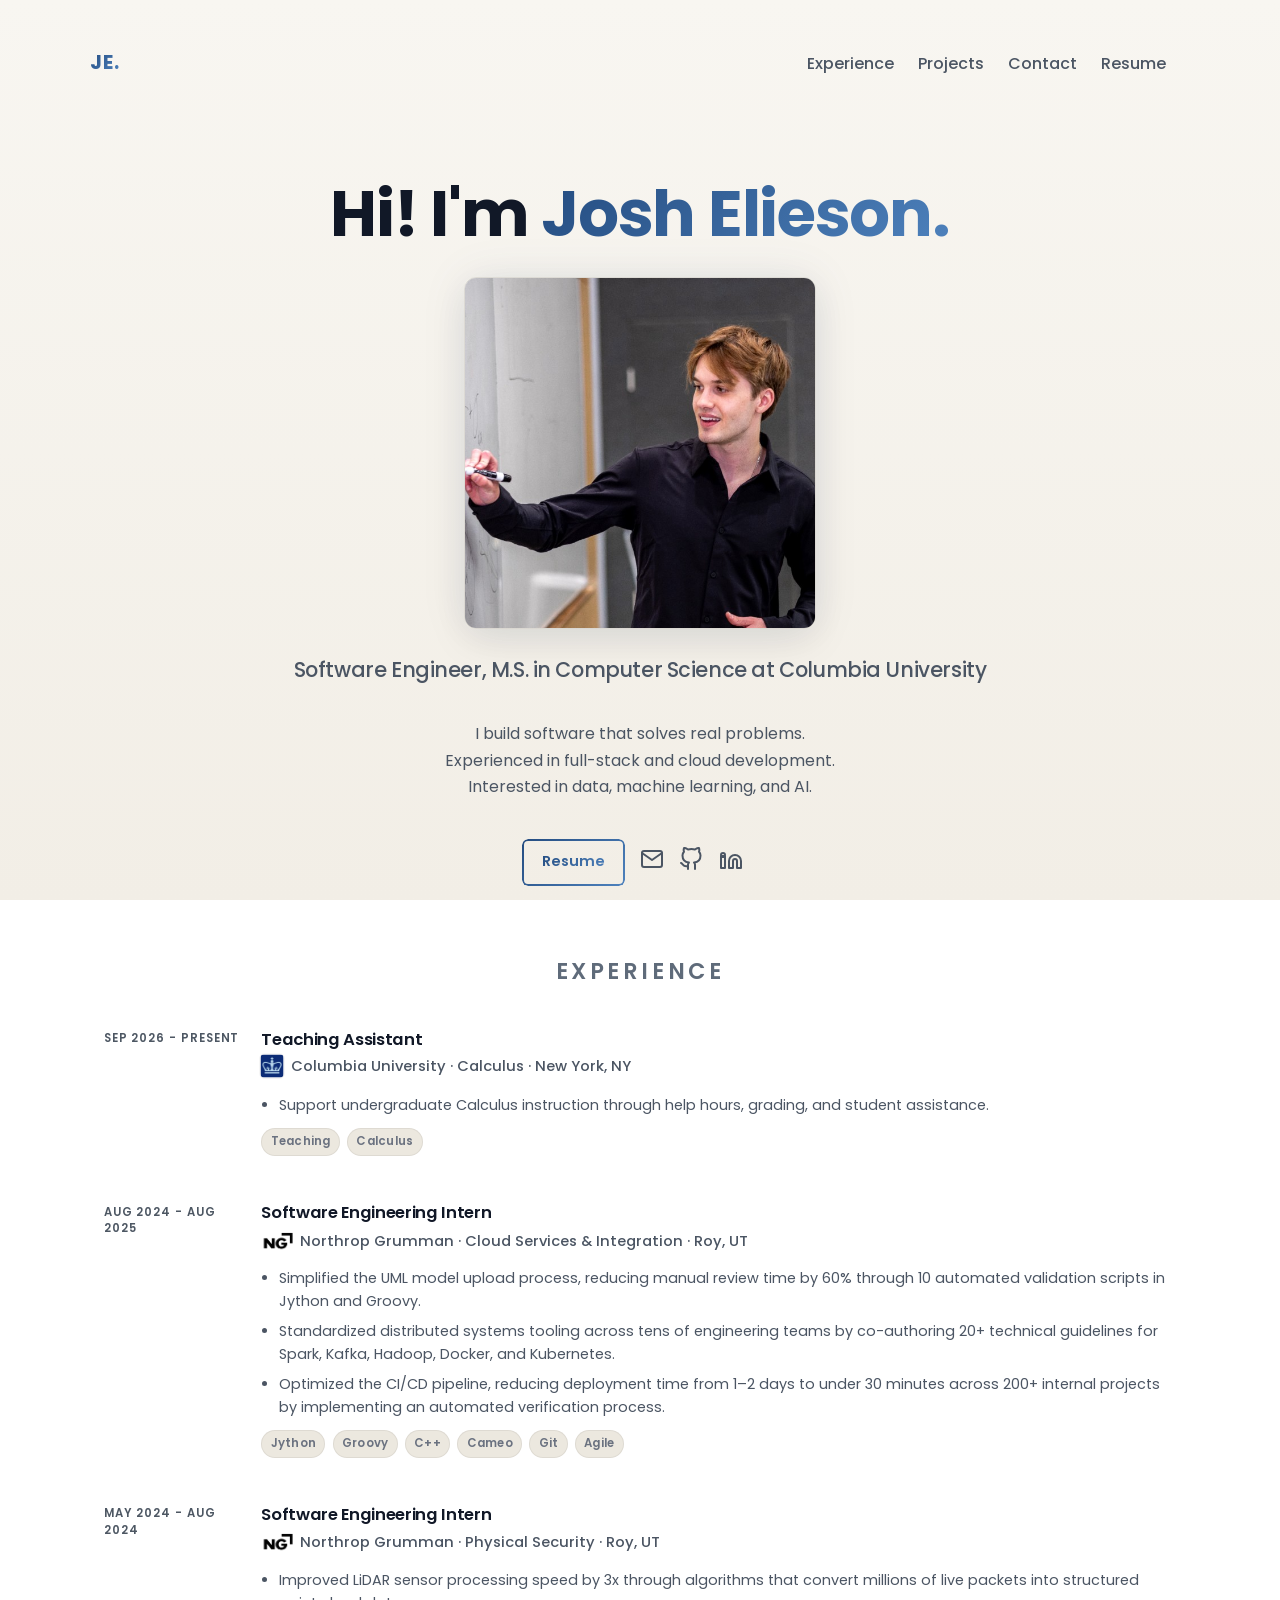
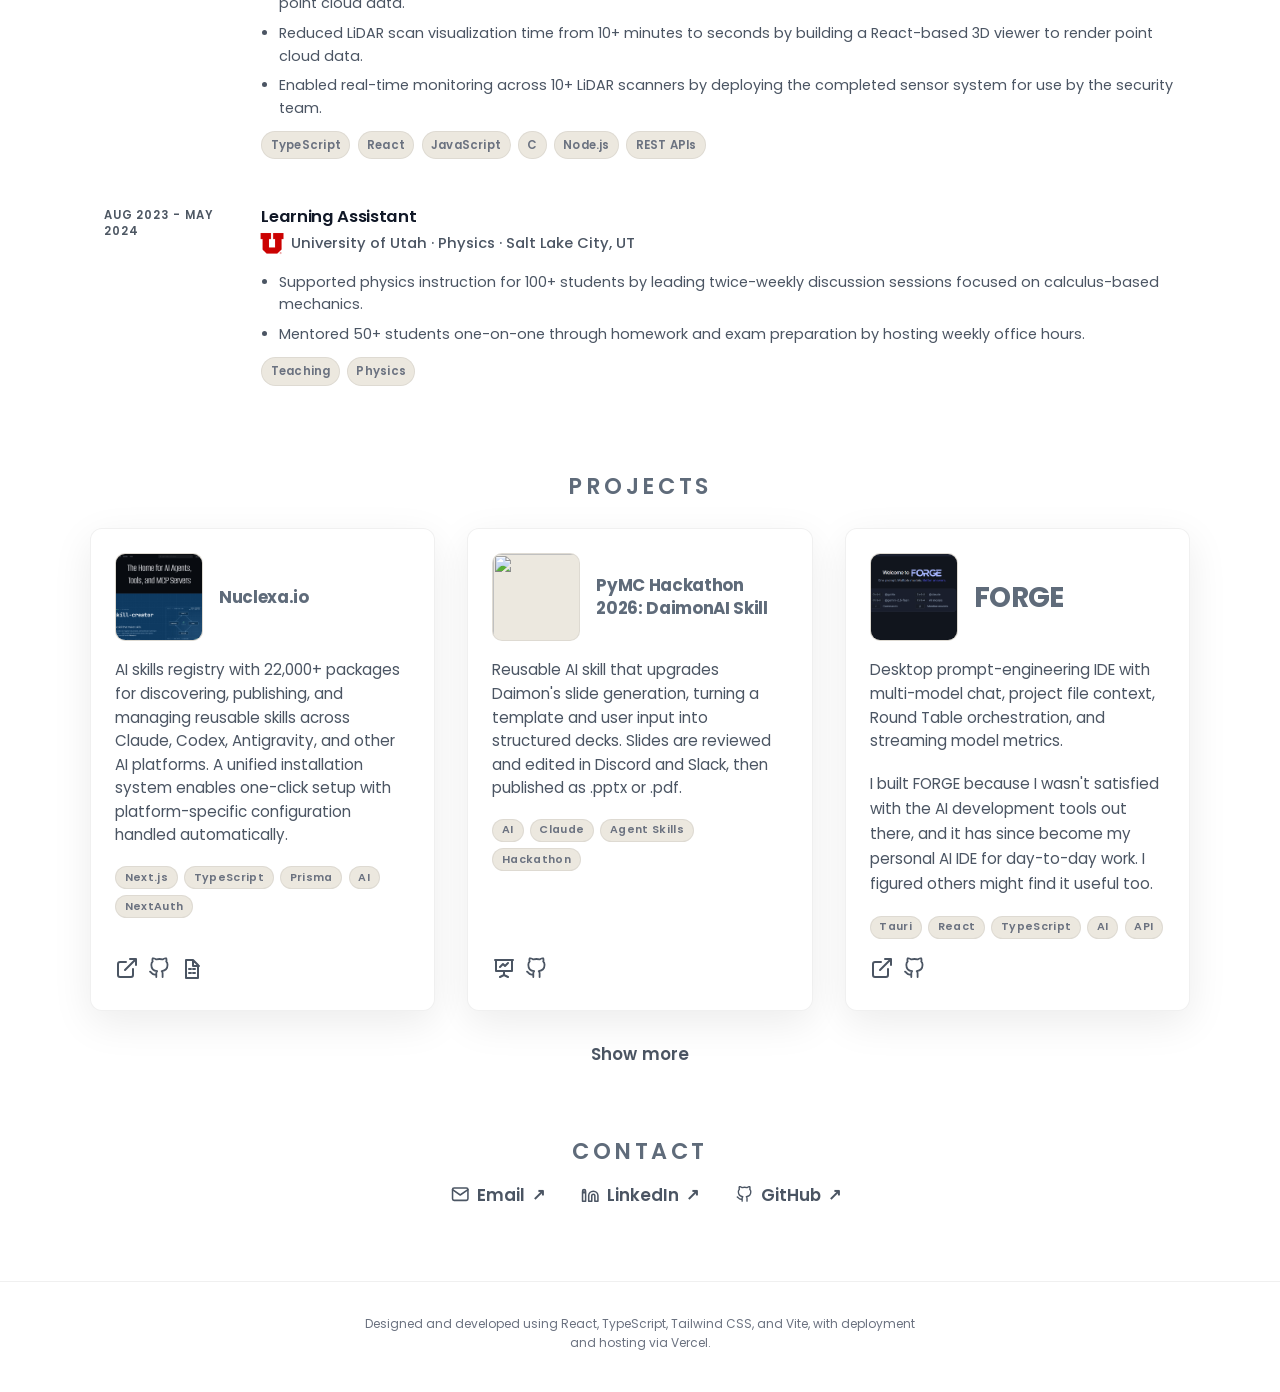
==== commit 02320604: "upda" ====
--- a/index.html
+++ b/index.html
@@ -369,6 +369,55 @@
             </div>
           </article>
 
+          <article class="project">
+            <div class="project__header">
+              <img class="project__image" src="images/PyMC img" alt="" width="88" height="88" loading="lazy" decoding="async" />
+              <h3>PyMC Hackathon 2026: DaimonAI Skill</h3>
+            </div>
+            <div class="project__body">
+              <p class="project__description">Reusable AI skill that upgrades Daimon's slide generation, turning a template and user input into structured decks. Slides are reviewed and edited in Discord and Slack, then published as .pptx or .pdf.</p>
+              <ul class="project__stack">
+                <li class="project__stack-item">AI</li><li class="project__stack-item">Claude</li><li class="project__stack-item">Agent Skills</li><li class="project__stack-item">Hackathon</li>
+              </ul>
+              <div class="project__links">
+                <div class="project__icon-hint">
+                  <a href="documents/pymc-hackathon-slides.pdf" aria-label="AI Slide Expert hackathon presentation" class="link link--icon" target="_blank" rel="noopener noreferrer"><svg viewBox="0 0 24 24" width="24" height="24" aria-hidden="true"><path d="M3 4h18 M4 4v11h16V4 M12 15v4 M8 21l4-2 4 2 M8 11l3-3 2 2 3-3" fill="none" stroke="currentColor" stroke-width="2" stroke-linecap="round" stroke-linejoin="round" /></svg></a>
+                  <span class="project__icon-hint-popup" role="tooltip">View Slides</span>
+                </div>
+                <a href="https://github.com/JoshElieson/PyMC" aria-label="AI Slide Expert source code" class="link link--icon" target="_blank" rel="noopener noreferrer"><svg class="github-icon" viewBox="0 0 24 24" width="24" height="24" aria-hidden="true"><path d="M9 19c-5 1.5-5-2.5-7-3m14 6v-3.87a3.37 3.37 0 0 0-.94-2.61c3.14-.35 6.44-1.54 6.44-7A5.44 5.44 0 0 0 20 4.77 5.07 5.07 0 0 0 19.91 1S18.73.65 16 2.48a13.38 13.38 0 0 0-7 0C6.27.65 5.09 1 5.09 1A5.07 5.07 0 0 0 5 4.77a5.44 5.44 0 0 0-1.5 3.78c0 5.42 3.3 6.61 6.44 7A3.37 3.37 0 0 0 9 18.13V22" fill="none" stroke="currentColor" stroke-width="2" stroke-linecap="round" stroke-linejoin="round" /></svg></a>
+              </div>
+            </div>
+          </article>
+
+          <article class="project">
+            <div class="project__header">
+              <img class="project__image" src="images/projects/forge-homepage.png" alt="" width="88" height="88" loading="lazy" decoding="async" />
+              <h3 class="project__title--forge">FORGE</h3>
+            </div>
+            <div class="project__body">
+              <p class="project__description">Desktop prompt-engineering IDE with multi-model chat, project file context, Round Table orchestration, and streaming model metrics.</p>
+              <p class="project__description">  I built FORGE because I wasn't satisfied with the AI development tools out there, and it has since become my personal AI IDE for day-to-day work. I figured others might find it useful too.</p>
+              <ul class="project__stack">
+                <li class="project__stack-item">Tauri</li><li class="project__stack-item">React</li><li class="project__stack-item">TypeScript</li><li class="project__stack-item">AI</li><li class="project__stack-item">API</li>
+              </ul>
+              <div class="project__links">
+                <a href="https://pe-web-ebon.vercel.app/" aria-label="FORGE live demo" class="link link--icon" target="_blank" rel="noopener noreferrer"><svg viewBox="0 0 24 24" width="24" height="24" aria-hidden="true"><path d="M18 13v6a2 2 0 0 1-2 2H5a2 2 0 0 1-2-2V8a2 2 0 0 1 2-2h6 M15 3h6v6 M10 14L21 3" fill="none" stroke="currentColor" stroke-width="2" stroke-linecap="round" stroke-linejoin="round" /></svg></a>
+                <a href="https://github.com/JoshElieson/PROMPT-ENG-v2.0" aria-label="FORGE source code" class="link link--icon" target="_blank" rel="noopener noreferrer"><svg class="github-icon" viewBox="0 0 24 24" width="24" height="24" aria-hidden="true"><path d="M9 19c-5 1.5-5-2.5-7-3m14 6v-3.87a3.37 3.37 0 0 0-.94-2.61c3.14-.35 6.44-1.54 6.44-7A5.44 5.44 0 0 0 20 4.77 5.07 5.07 0 0 0 19.91 1S18.73.65 16 2.48a13.38 13.38 0 0 0-7 0C6.27.65 5.09 1 5.09 1A5.07 5.07 0 0 0 5 4.77a5.44 5.44 0 0 0-1.5 3.78c0 5.42 3.3 6.61 6.44 7A3.37 3.37 0 0 0 9 18.13V22" fill="none" stroke="currentColor" stroke-width="2" stroke-linecap="round" stroke-linejoin="round" /></svg></a>
+              </div>
+            </div>
+          </article>
+        </div>
+
+        <div class="projects__show-more-wrap">
+          <button type="button" class="projects__show-more text-action" aria-expanded="false" aria-controls="projects-more-grid">
+            Show more
+          </button>
+          <button type="button" class="projects__show-less text-action" aria-expanded="false" aria-controls="projects-more-grid" hidden>
+            Show less
+          </button>
+        </div>
+
+        <div class="projects__grid projects__grid--more" id="projects-more-grid" hidden>
           <article class="project">
             <div class="project__header">
               <img class="project__image" src="images/projects/financeimage.png" alt="" width="88" height="88" loading="lazy" decoding="async" />
@@ -439,55 +488,6 @@
 
           <article class="project">
             <div class="project__header">
-              <img class="project__image" src="images/projects/forge-homepage.png" alt="" width="88" height="88" loading="lazy" decoding="async" />
-              <h3 class="project__title--forge">FORGE</h3>
-            </div>
-            <div class="project__body">
-              <p class="project__description">Desktop prompt-engineering IDE with multi-model chat, project file context, Round Table orchestration, and streaming model metrics.</p>
-              <p class="project__description">  I built FORGE because I wasn't satisfied with the AI development tools out there, and it has since become my personal AI IDE for day-to-day work. I figured others might find it useful too.</p>
-              <ul class="project__stack">
-                <li class="project__stack-item">Tauri</li><li class="project__stack-item">React</li><li class="project__stack-item">TypeScript</li><li class="project__stack-item">AI</li><li class="project__stack-item">API</li>
-              </ul>
-              <div class="project__links">
-                <a href="https://pe-web-ebon.vercel.app/" aria-label="FORGE live demo" class="link link--icon" target="_blank" rel="noopener noreferrer"><svg viewBox="0 0 24 24" width="24" height="24" aria-hidden="true"><path d="M18 13v6a2 2 0 0 1-2 2H5a2 2 0 0 1-2-2V8a2 2 0 0 1 2-2h6 M15 3h6v6 M10 14L21 3" fill="none" stroke="currentColor" stroke-width="2" stroke-linecap="round" stroke-linejoin="round" /></svg></a>
-                <a href="https://github.com/JoshElieson/PROMPT-ENG-v2.0" aria-label="FORGE source code" class="link link--icon" target="_blank" rel="noopener noreferrer"><svg class="github-icon" viewBox="0 0 24 24" width="24" height="24" aria-hidden="true"><path d="M9 19c-5 1.5-5-2.5-7-3m14 6v-3.87a3.37 3.37 0 0 0-.94-2.61c3.14-.35 6.44-1.54 6.44-7A5.44 5.44 0 0 0 20 4.77 5.07 5.07 0 0 0 19.91 1S18.73.65 16 2.48a13.38 13.38 0 0 0-7 0C6.27.65 5.09 1 5.09 1A5.07 5.07 0 0 0 5 4.77a5.44 5.44 0 0 0-1.5 3.78c0 5.42 3.3 6.61 6.44 7A3.37 3.37 0 0 0 9 18.13V22" fill="none" stroke="currentColor" stroke-width="2" stroke-linecap="round" stroke-linejoin="round" /></svg></a>
-              </div>
-            </div>
-          </article>
-        </div>
-
-        <div class="projects__show-more-wrap">
-          <button type="button" class="projects__show-more text-action" aria-expanded="false" aria-controls="projects-more-grid">
-            Show more
-          </button>
-          <button type="button" class="projects__show-less text-action" aria-expanded="false" aria-controls="projects-more-grid" hidden>
-            Show less
-          </button>
-        </div>
-
-        <div class="projects__grid projects__grid--more" id="projects-more-grid" hidden>
-          <article class="project">
-            <div class="project__header">
-              <img class="project__image" src="images/projects/daimon-slide-expert.png" alt="" width="88" height="88" loading="lazy" decoding="async" />
-              <h3>DaimonAI Slide Expert</h3>
-            </div>
-            <div class="project__body">
-              <p class="project__description">PyMC Hackathon NYC (Oct 2026) build for the track "Teach Daimon a job it can't do yet." slide-expert.md is a reusable AI skill that upgrades Daimon's presentation workflow, extracting structured requirements from a template and user input and applying them to slide creation.</p>
-              <p class="project__description">Decks are reviewed and edited right in Discord and Slack, with easy changes to layout, fonts, images, and theme, then published as .pptx or .pdf.</p>
-              <ul class="project__stack">
-                <li class="project__stack-item">AI</li><li class="project__stack-item">Claude</li><li class="project__stack-item">Agent Skills</li><li class="project__stack-item">Hackathon</li>
-              </ul>
-              <div class="project__links">
-                <div class="project__icon-hint">
-                  <a href="documents/pymc-hackathon-slides.pdf" aria-label="DaimonAI Slide Expert hackathon presentation" class="link link--icon" target="_blank" rel="noopener noreferrer"><svg viewBox="0 0 24 24" width="24" height="24" aria-hidden="true"><path d="M3 4h18 M4 4v11h16V4 M12 15v4 M8 21l4-2 4 2 M8 11l3-3 2 2 3-3" fill="none" stroke="currentColor" stroke-width="2" stroke-linecap="round" stroke-linejoin="round" /></svg></a>
-                  <span class="project__icon-hint-popup" role="tooltip">View Slides</span>
-                </div>
-              </div>
-            </div>
-          </article>
-
-          <article class="project">
-            <div class="project__header">
               <img
                 class="project__image"
                 src="images/projects/magnetic-resonance-waveform.png"
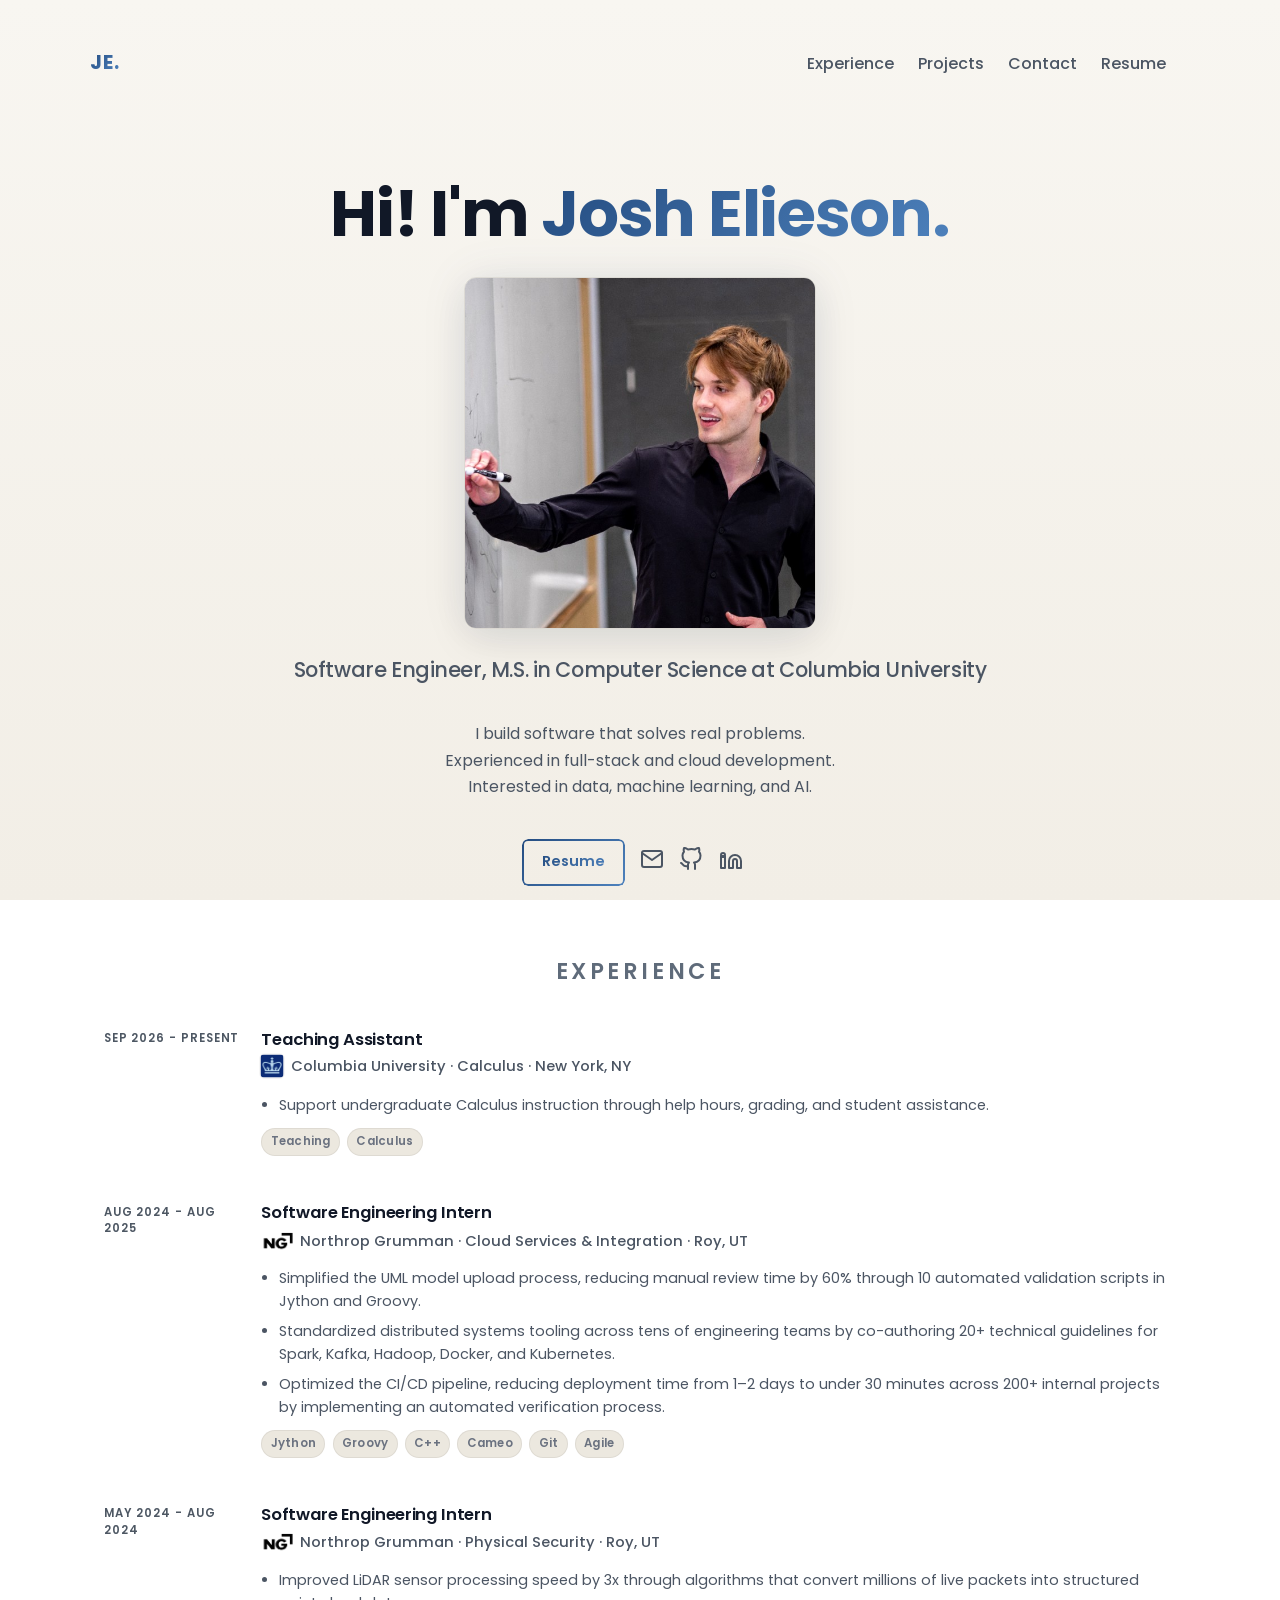
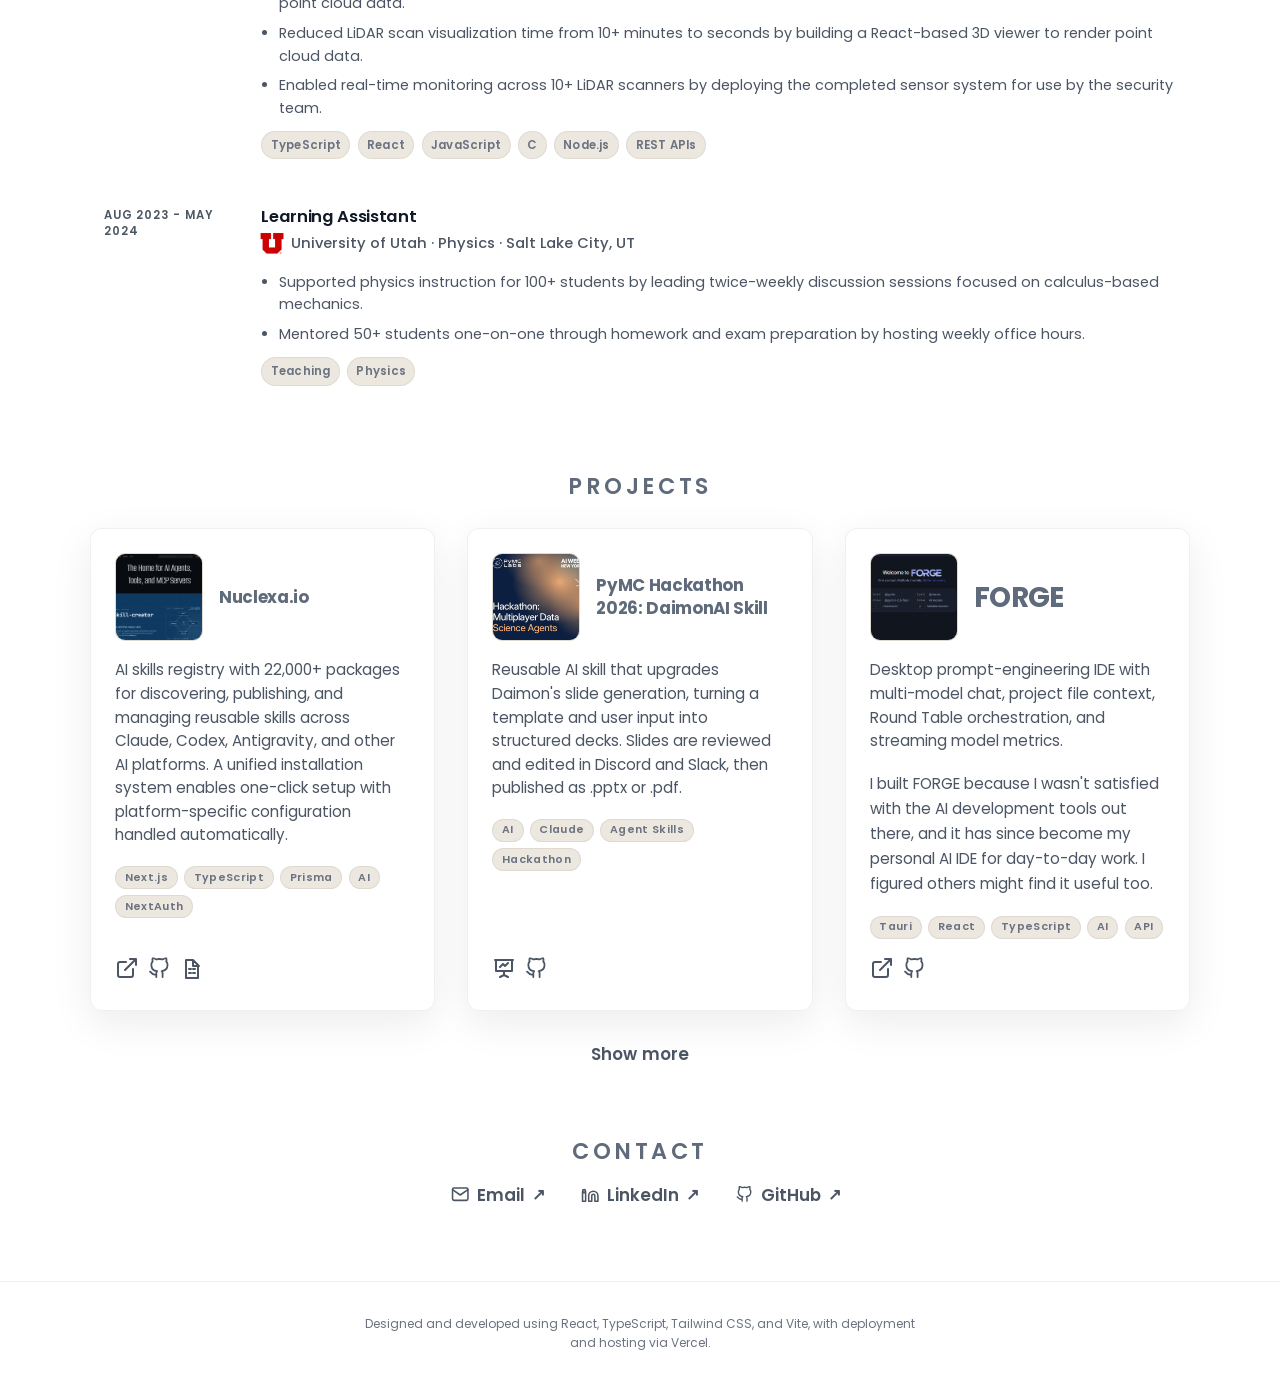
==== commit 6c3e101e: "img upd" ====
--- a/index.html
+++ b/index.html
@@ -371,7 +371,7 @@
 
           <article class="project">
             <div class="project__header">
-              <img class="project__image" src="images/PyMC img" alt="" width="88" height="88" loading="lazy" decoding="async" />
+              <img class="project__image" src="images/PyMC img.png" alt="" width="88" height="88" loading="lazy" decoding="async" />
               <h3>PyMC Hackathon 2026: DaimonAI Skill</h3>
             </div>
             <div class="project__body">
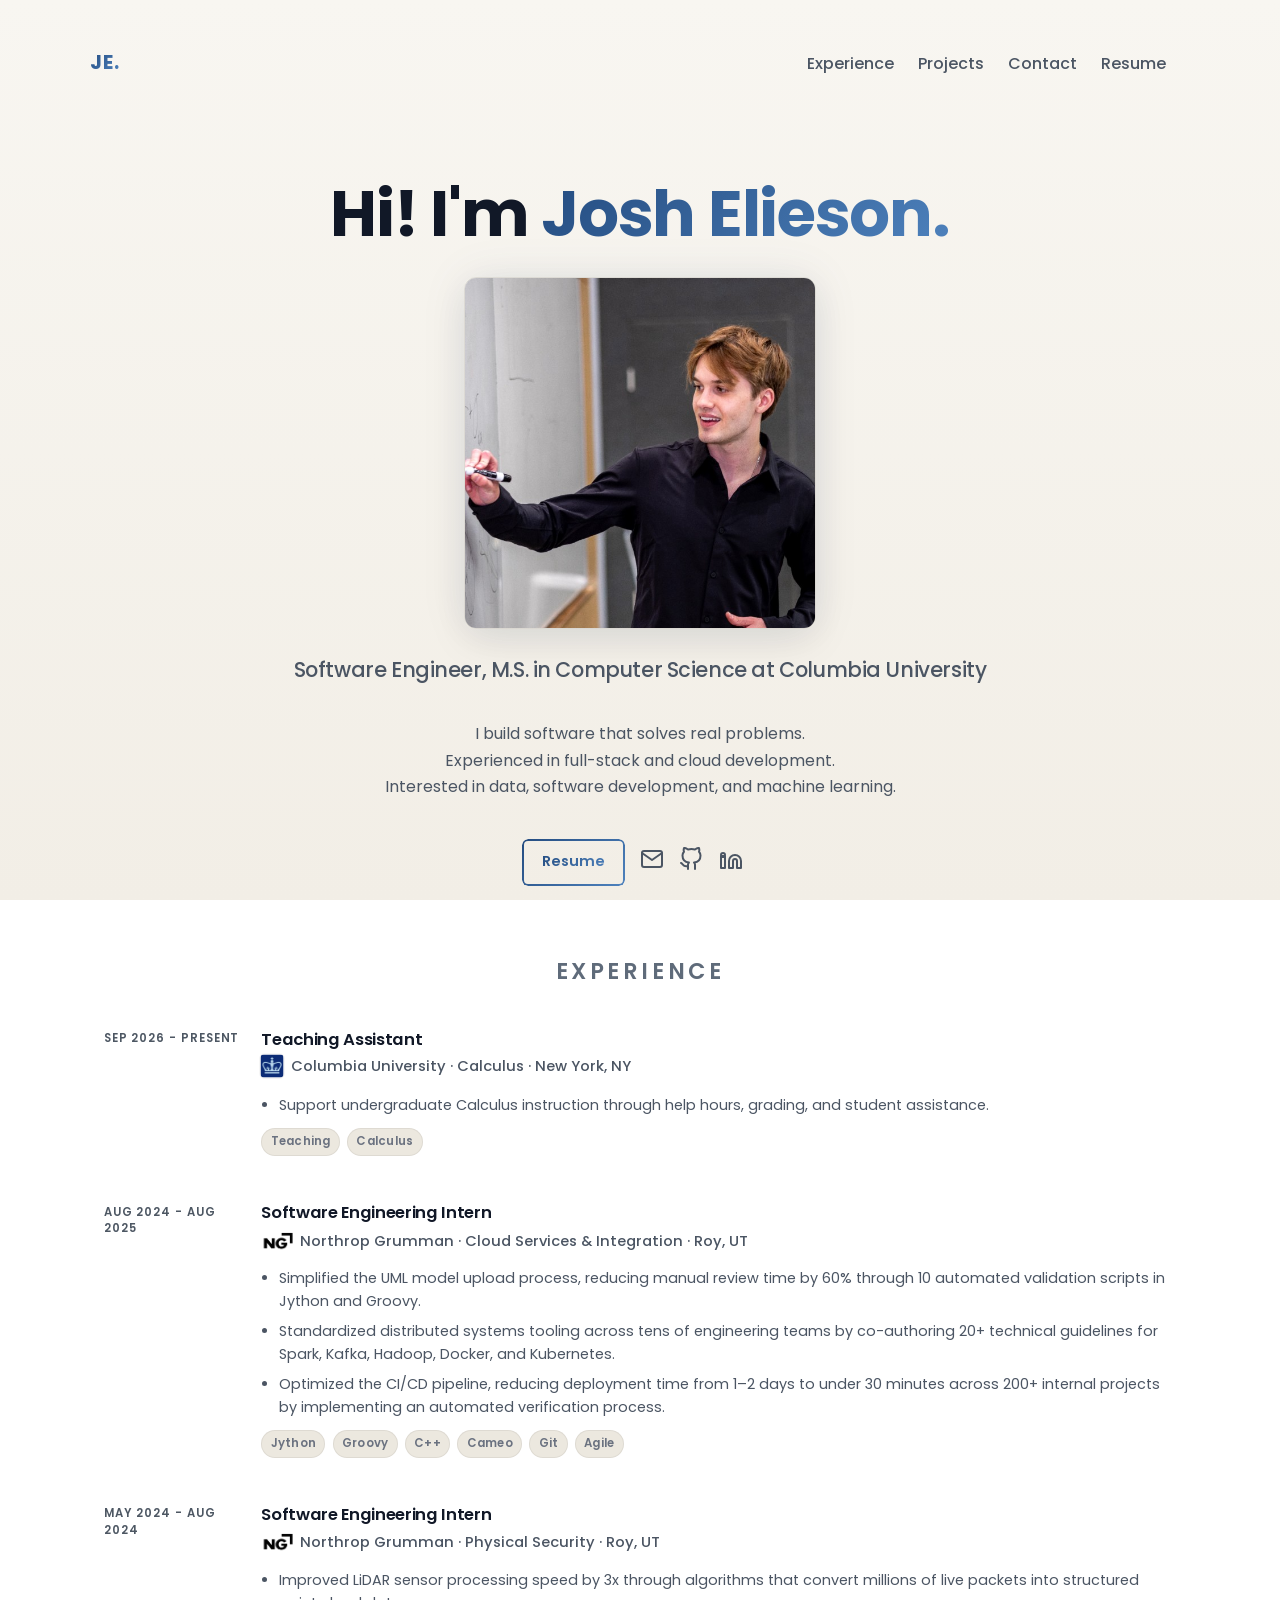
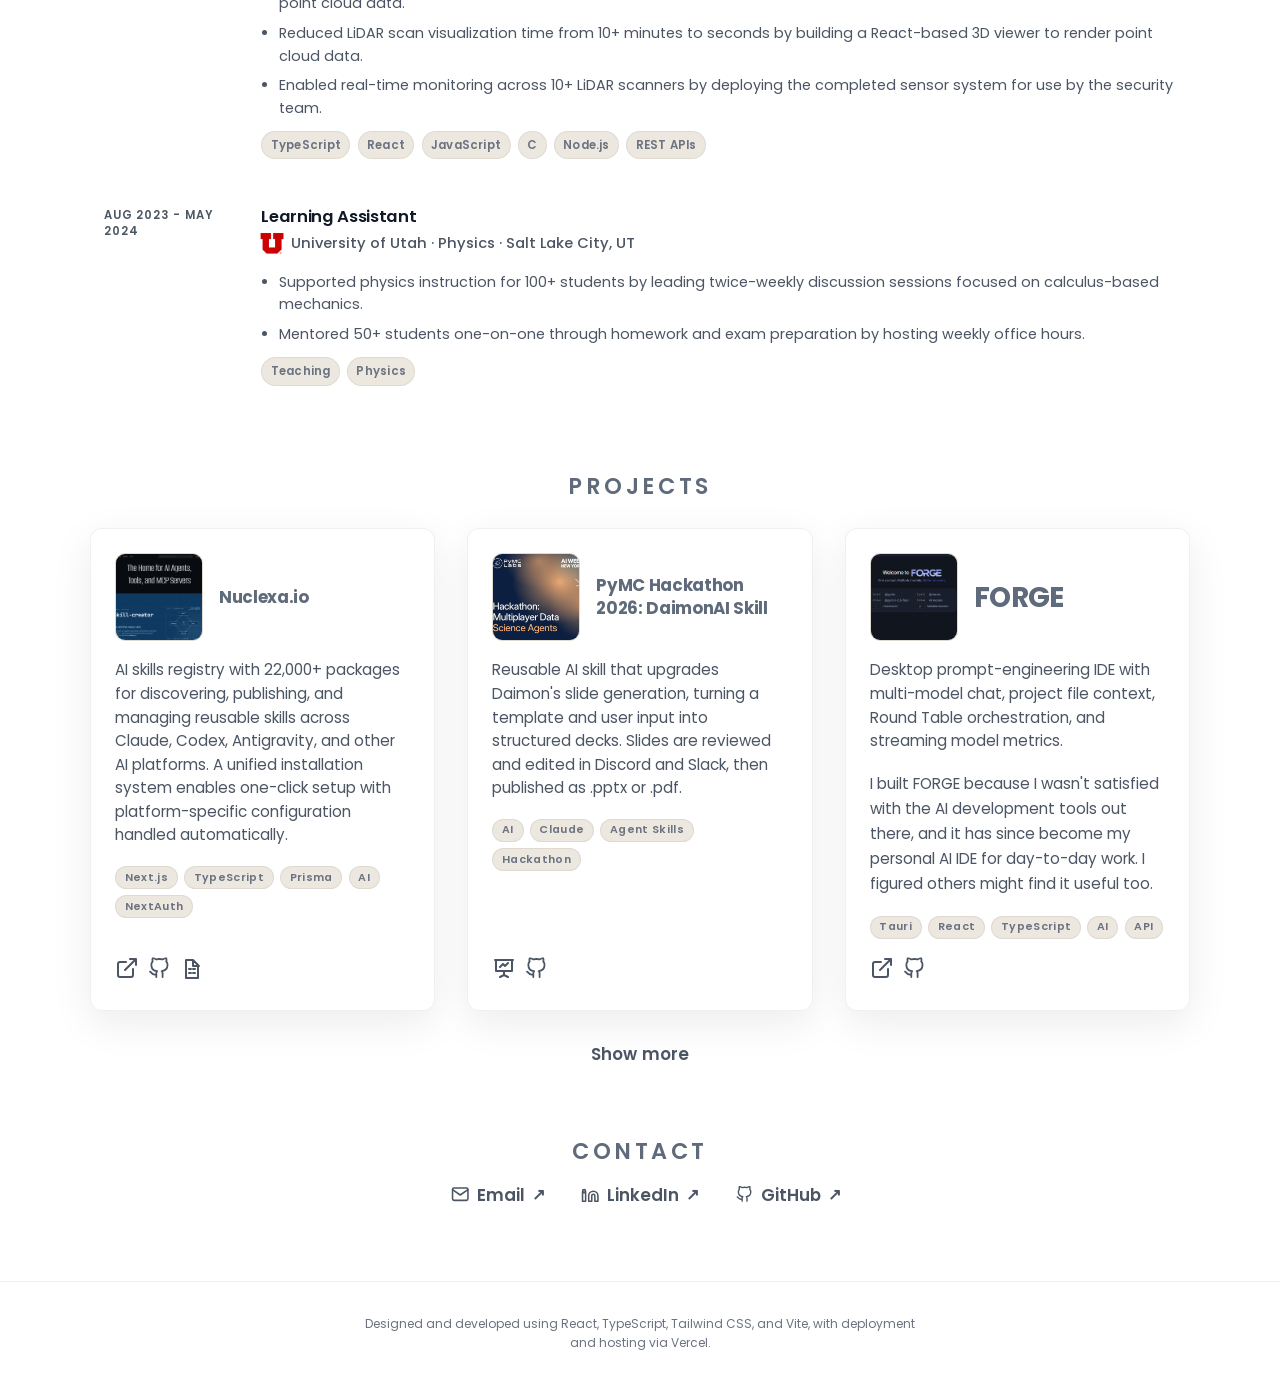
==== commit daaad285: "updated bio" ====
--- a/index.html
+++ b/index.html
@@ -80,7 +80,7 @@
         <p class="about__desc">
           I build software that solves real problems.<br />
           Experienced in full-stack and cloud development.<br />
-          Interested in data, machine learning, and AI.
+          Interested in data, software development, and machine learning.
         </p>
 
         <div class="about__contact center">
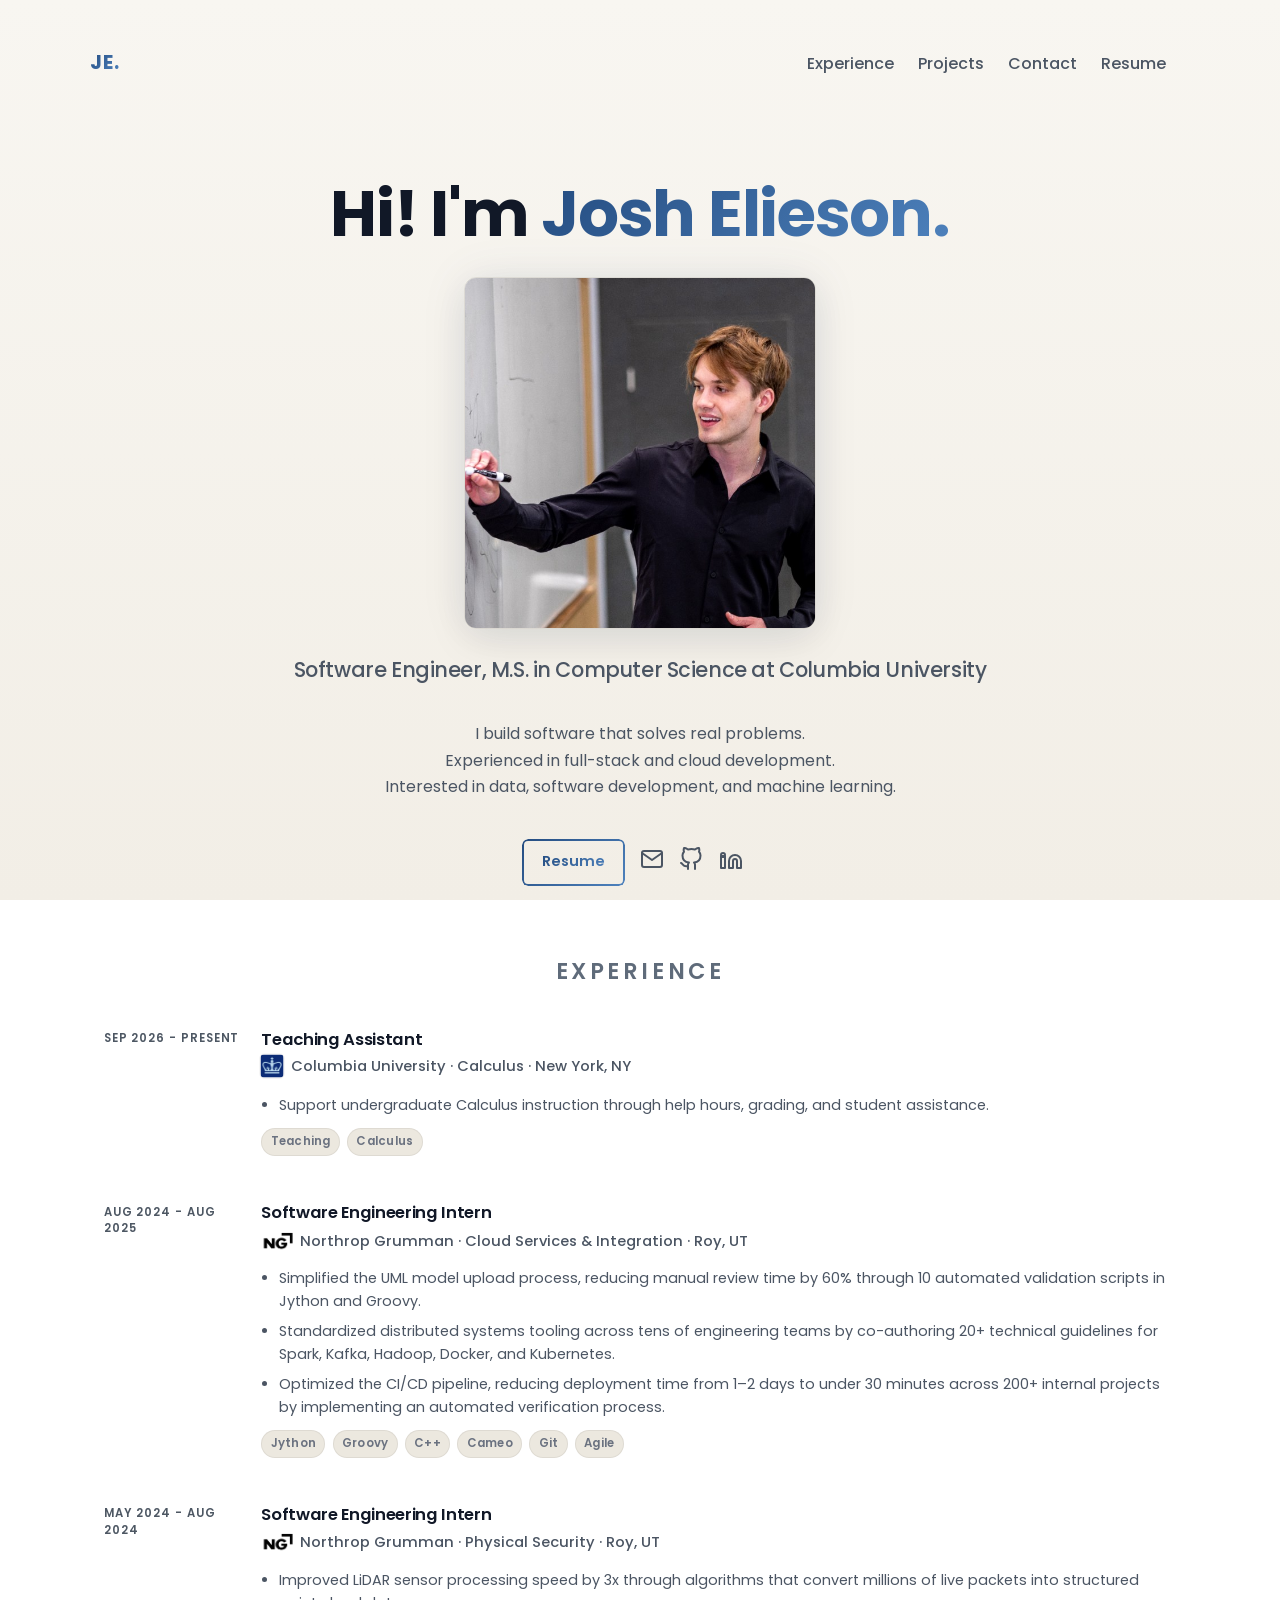
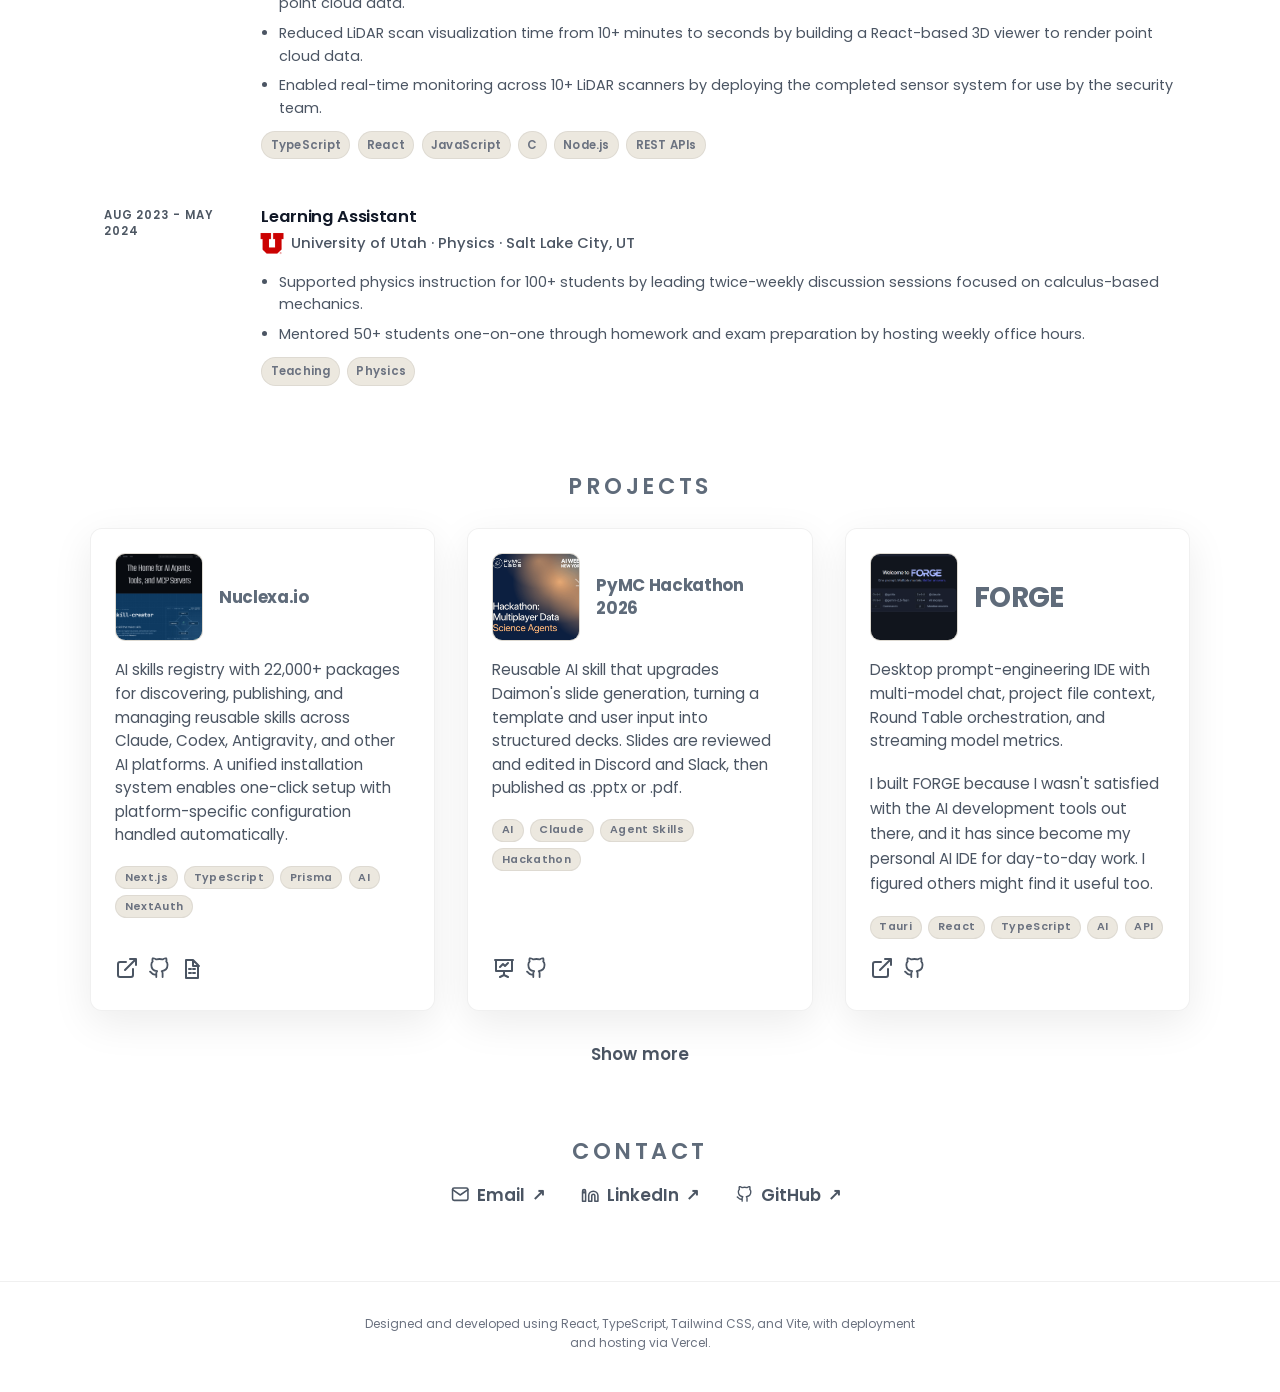
==== commit 6ddb139c: "PyMC card: link to GitHub and shorten title Co-Authored-By: Claude Opus 5.5 (1M context) <noreply@an" ====
--- a/index.html
+++ b/index.html
@@ -369,10 +369,10 @@
             </div>
           </article>
 
-          <article class="project">
+          <article class="project" data-header-link="github">
             <div class="project__header">
               <img class="project__image" src="images/PyMC img.png" alt="" width="88" height="88" loading="lazy" decoding="async" />
-              <h3>PyMC Hackathon 2026: DaimonAI Skill</h3>
+              <h3>PyMC Hackathon 2026</h3>
             </div>
             <div class="project__body">
               <p class="project__description">Reusable AI skill that upgrades Daimon's slide generation, turning a template and user input into structured decks. Slides are reviewed and edited in Discord and Slack, then published as .pptx or .pdf.</p>
